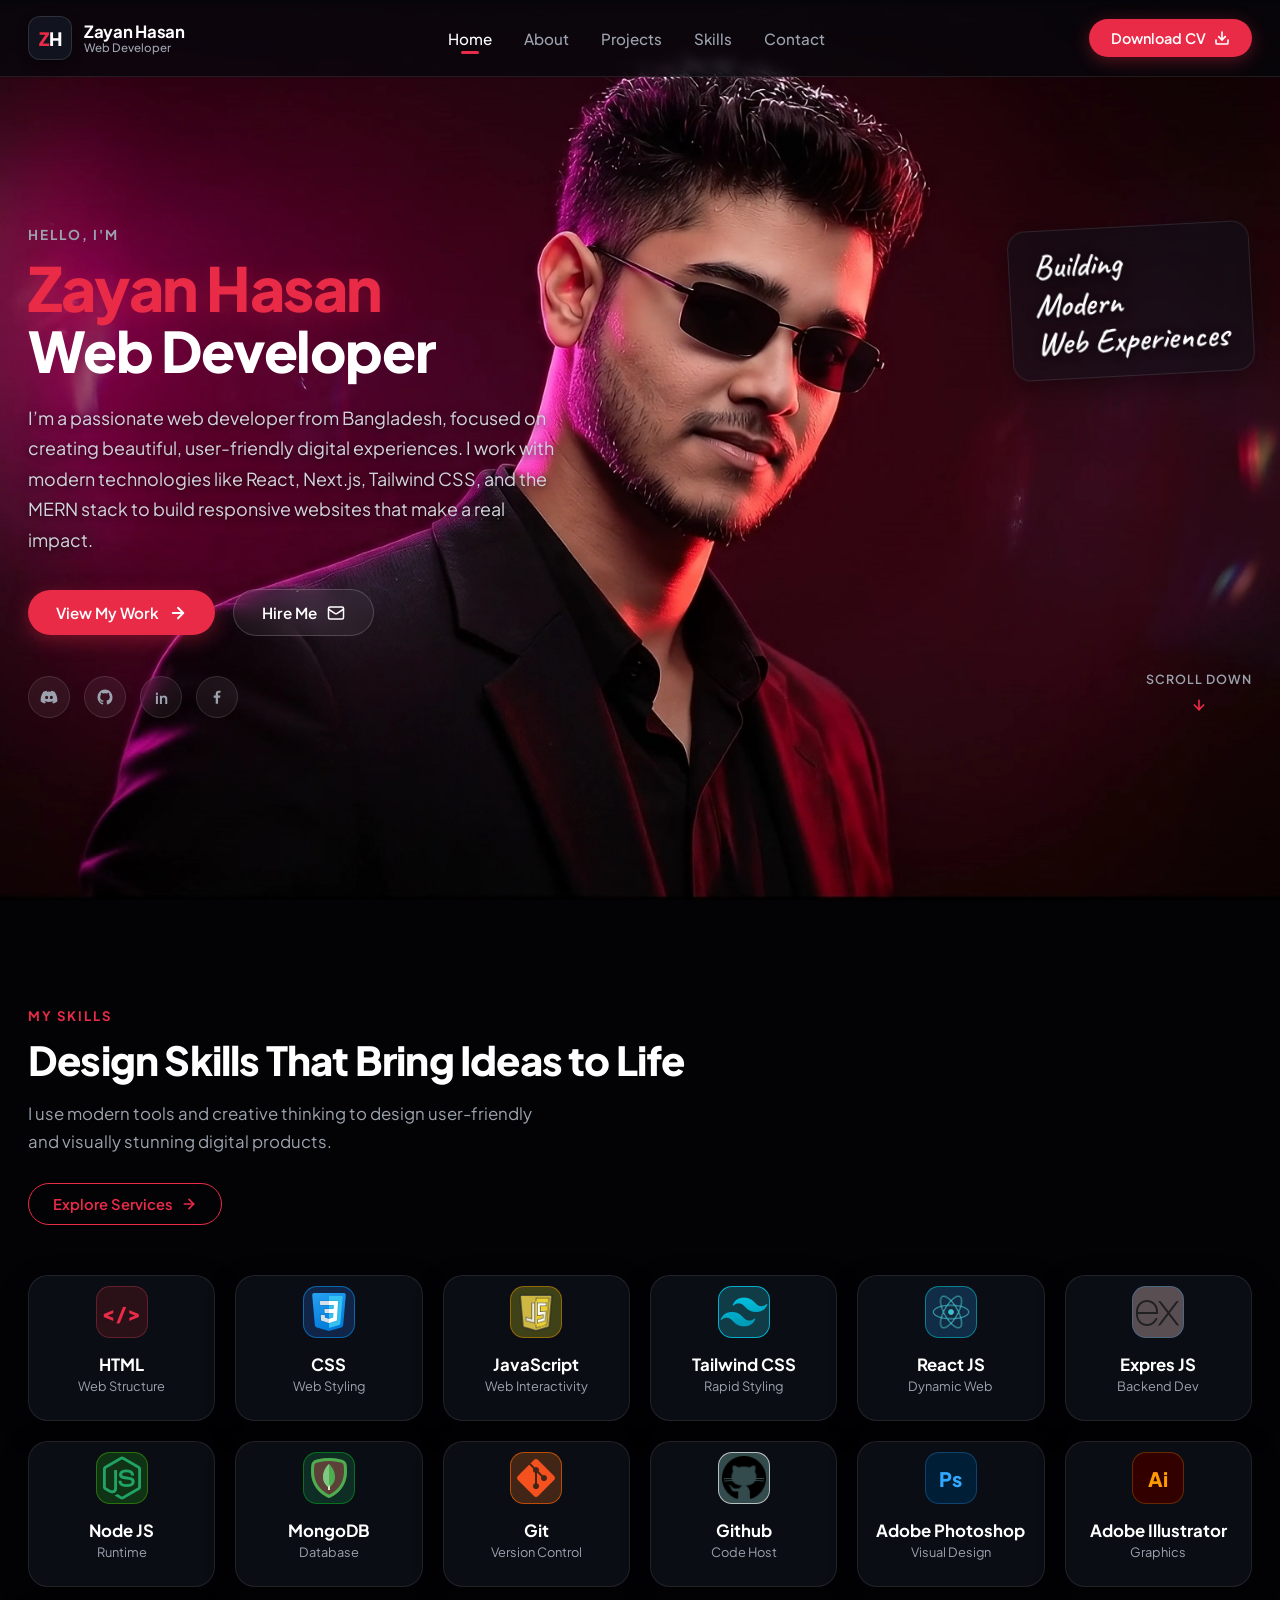
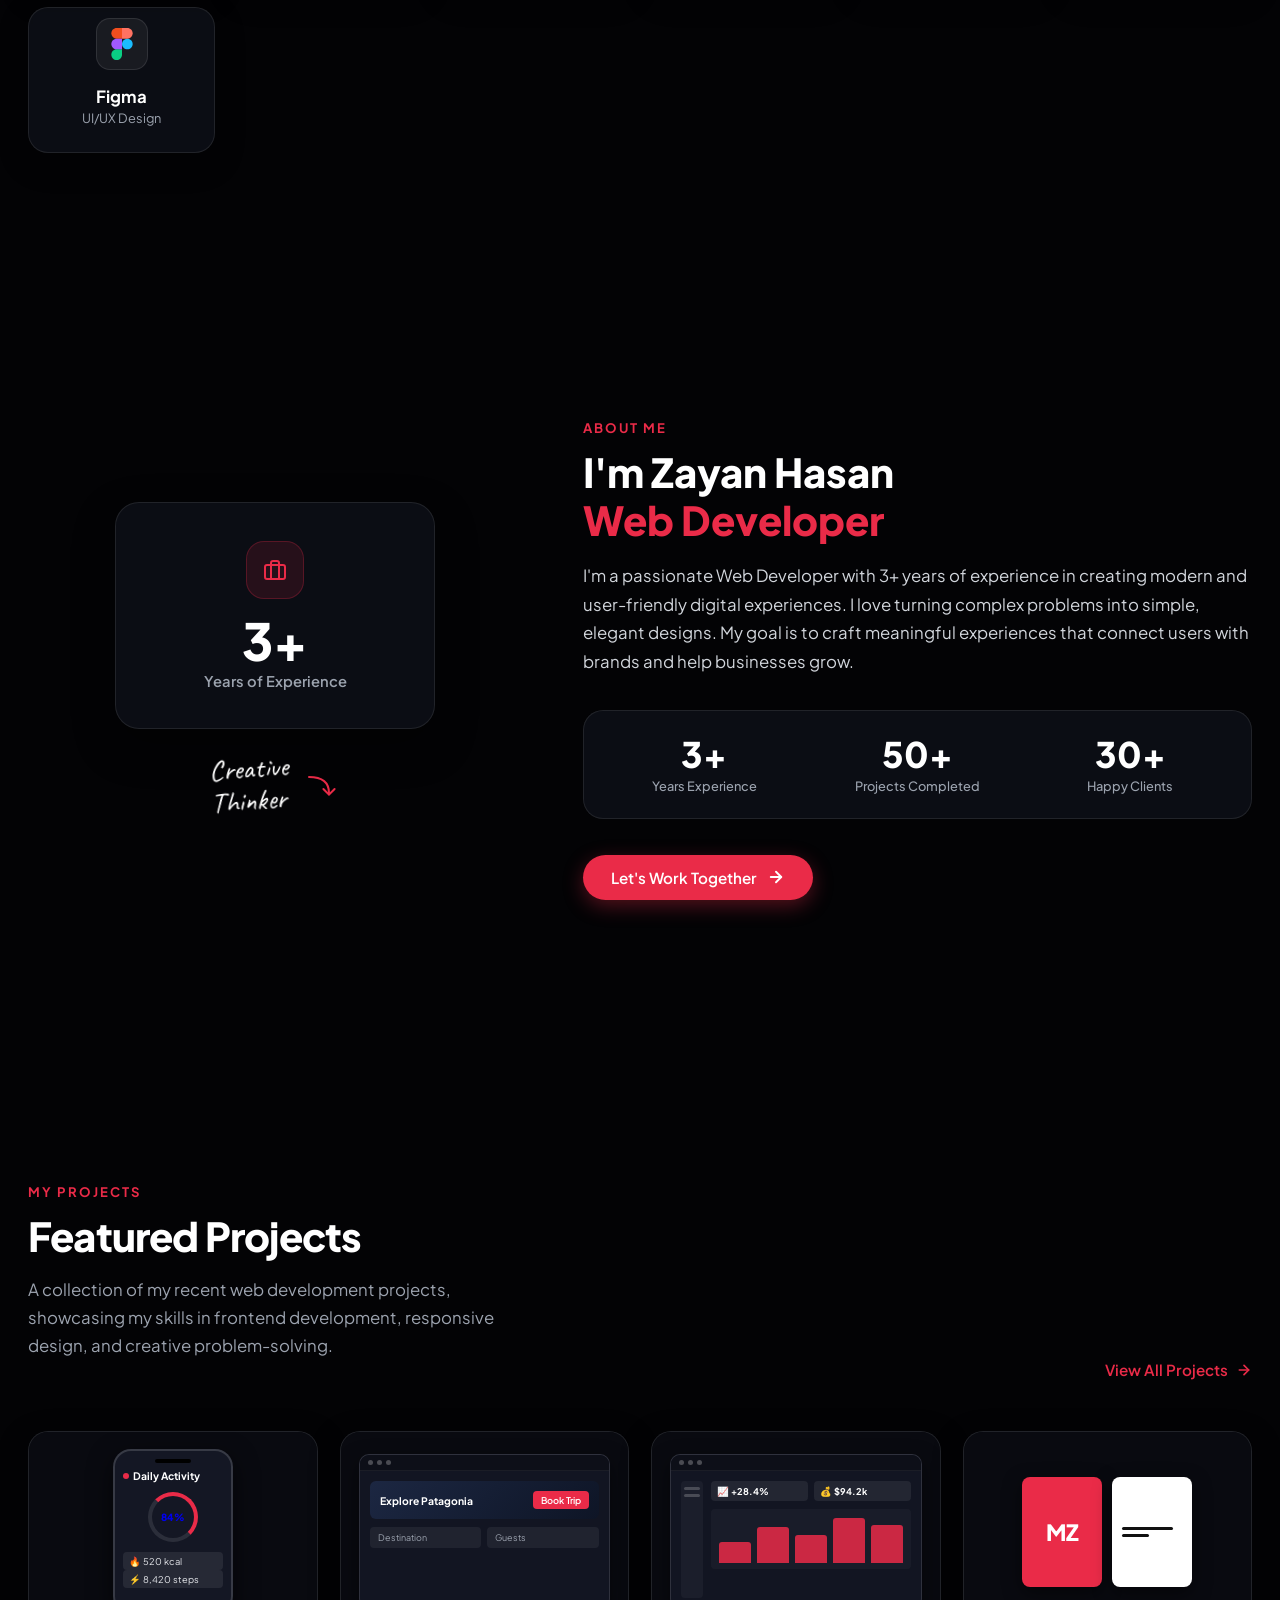
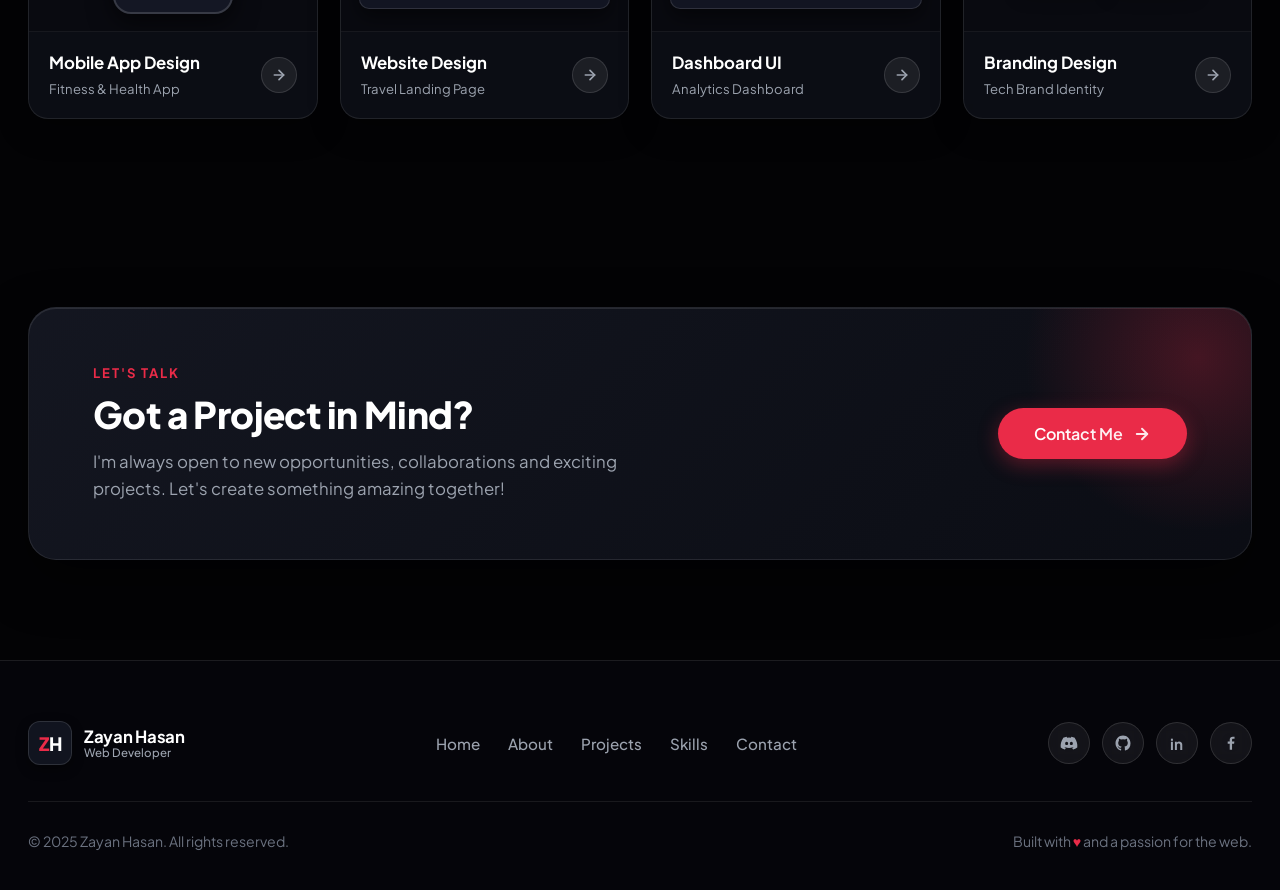
==== index.html @ b2e92dfe "first commit" ====
<!DOCTYPE html>
<html lang="en">
<head>
  <meta charset="UTF-8">
  <meta name="viewport" content="width=device-width, initial-scale=1.0">
  <link rel="icon" type="image/png" href="/images/logos/favicon.png">
  <title>Zayan Hasan — Web-Developer</title>
  <link rel="preconnect" href="https://fonts.googleapis.com">
  <link rel="preconnect" href="https://fonts.gstatic.com" crossorigin>
  <link href="https://fonts.googleapis.com/css2?family=Caveat:wght@600;700&family=Plus+Jakarta+Sans:wght@300;400;500;600;700;800&display=swap" rel="stylesheet">
  <link rel="stylesheet" href="style.css">
</head>
<body>

  <!-- Fullscreen Fixed 3D Scroll Animation Canvas -->
  <canvas id="hero-canvas"></canvas>

  <!-- Content Layer overlayed on top of scroll animation -->
  <div id="content">

    <!-- Navigation Header -->
    <header class="navbar">
      <div class="nav-container">
        <a href="#home" class="brand-logo">
          <div class="logo-badge">
            <span class="logo-z">Z</span><span class="logo-h">H</span>
          </div>
          <div class="brand-text">
            <span class="brand-name">Zayan Hasan</span>
            <span class="brand-sub">Web Developer</span>
          </div>
        </a>

        <nav class="nav-menu">
          <a href="#home" class="nav-link active">Home</a>
          <a href="#about" class="nav-link">About</a>
          <a href="#projects" class="nav-link">Projects</a>
          <a href="#skills" class="nav-link">Skills</a>
          <a href="#contact" class="nav-link">Contact</a>
        </nav>

        <div class="nav-actions">
          <!-- <a href="#contact" class="btn-download">
            <span>Download CV</span>
            <svg class="icon-download" width="16" height="16" viewBox="0 0 24 24" fill="none" stroke="currentColor" stroke-width="2.5" stroke-linecap="round" stroke-linejoin="round">
              <path d="M21 15v4a2 2 0 0 1-2 2H5a2 2 0 0 1-2-2v-4"></path>
              <polyline points="7 10 12 15 17 10"></polyline>
              <line x1="12" y1="15" x2="12" y2="3"></line>
            </svg>
          </a> -->

          <a
            href="/files/ZAYAN-HASAN-TAJ-CV.pdf"
            class="btn-download"
            download="My-CV.pdf"
            onclick="return confirm('Would you like to download my CV?')"
          >
            <span>Download CV</span>
            <svg
              class="icon-download"
              width="16"
              height="16"
              viewBox="0 0 24 24"
              fill="none"
              stroke="currentColor"
              stroke-width="2.5"
              stroke-linecap="round"
              stroke-linejoin="round"
              aria-hidden="true"
            >
              <path d="M21 15v4a2 2 0 0 1-2 2H5a2 2 0 0 1-2-2v-4"></path>
              <polyline points="7 10 12 15 17 10"></polyline>
              <line x1="12" y1="15" x2="12" y2="3"></line>
            </svg>
          </a>

        </div>
      </div>
    </header>

    <!-- Direct Contact -->
     <a
      id="mail-button"
      class="mail-button"
      href="https://mail.google.com/mail/?view=cm&to=zayanhasantaj619@gmail.com"
      aria-label="Email me"
      title="Email me"
      target="_blank"
      rel="noopener noreferrer">
      <svg
        width="24"
        height="24"
        viewBox="0 0 24 24"
        fill="none"
        stroke="currentColor"
        stroke-width="2"
        stroke-linecap="round"
        stroke-linejoin="round"
        aria-hidden="true"
      >
        <rect x="3" y="5" width="18" height="14" rx="2"></rect>
        <path d="m3 7 9 6 9-6"></path>
      </svg>
    </a>

    <!-- Hero Section -->
    <section id="home" class="section hero-section">
      <div class="container hero-grid">
        <div class="hero-content">
          <div class="hero-tagline">HELLO, I'M</div>
          <h1 class="hero-title">
            <span class="title-name">Zayan Hasan</span>
            <span class="title-role">Web Developer</span>
          </h1>
          <p class="hero-desc">
            I’m a passionate web developer from Bangladesh, focused on creating beautiful, user-friendly digital experiences. I work with modern technologies like React, Next.js, Tailwind CSS, and the MERN stack to build responsive websites that make a real impact.
          </p>

          <div class="hero-cta-group">
            <a href="#projects" class="btn btn-primary">
              <span>View My Work</span>
              <svg width="18" height="18" viewBox="0 0 24 24" fill="none" stroke="currentColor" stroke-width="2.5" stroke-linecap="round" stroke-linejoin="round">
                <line x1="5" y1="12" x2="19" y2="12"></line>
                <polyline points="12 5 19 12 12 19"></polyline>
              </svg>
            </a>
            <a href="#contact" class="btn btn-outline">
              <span>Hire Me</span>
              <svg width="18" height="18" viewBox="0 0 24 24" fill="none" stroke="currentColor" stroke-width="2" stroke-linecap="round" stroke-linejoin="round">
                <rect x="2" y="4" width="20" height="16" rx="2"></rect>
                <path d="m22 7-8.97 5.7a1.94 1.94 0 0 1-2.06 0L2 7"></path>
              </svg>
            </a>
          </div>

          <div class="hero-socials">
            <a href="https://discord.com/users/659322994321129483" target="_blank" class="social-icon" title="Discord" aria-label="Discord">
              <svg
                width="18"
                height="18"
                viewBox="0 0 24 24"
                fill="currentColor"
                aria-hidden="true"
              >
                <path d="M19.73 5.15A18.2 18.2 0 0 0 15.2 3.75a.07.07 0 0 0-.08.04c-.2.36-.42.83-.58 1.2a16.8 16.8 0 0 0-5.08 0c-.16-.38-.39-.84-.59-1.2a.08.08 0 0 0-.08-.04 18.2 18.2 0 0 0-4.53 1.4.07.07 0 0 0-.03.03C1.35 9.45.56 13.64.96 17.78c0 .02.02.05.04.06a18.3 18.3 0 0 0 5.55 2.8.08.08 0 0 0 .09-.03c.43-.59.81-1.2 1.14-1.86a.08.08 0 0 0-.04-.11 12 12 0 0 1-1.74-.83.08.08 0 0 1-.01-.13l.35-.27a.08.08 0 0 1 .08-.01c3.64 1.66 7.58 1.66 11.18 0a.08.08 0 0 1 .08.01l.35.27a.08.08 0 0 1-.01.13c-.55.32-1.13.6-1.74.83a.08.08 0 0 0-.04.11c.34.65.72 1.27 1.14 1.86a.08.08 0 0 0 .09.03 18.2 18.2 0 0 0 5.56-2.8.08.08 0 0 0 .04-.06c.47-4.78-.8-8.94-3.36-12.6a.06.06 0 0 0-.03-.03ZM8.85 14.8c-1.1 0-2-.99-2-2.2 0-1.22.88-2.2 2-2.2 1.13 0 2.02.99 2 2.2 0 1.21-.88 2.2-2 2.2Zm6.3 0c-1.1 0-2-.99-2-2.2 0-1.22.87-2.2 2-2.2 1.12 0 2.01.99 2 2.2 0 1.21-.88 2.2-2 2.2Z"/>
              </svg>
            </a>
            <a href="https://github.com/ZayanHasanTaj" target="_blank" class="social-icon" title="Github" aria-label="Github">
              <svg
                width="18"
                height="18"
                viewBox="0 0 24 24"
                fill="currentColor"
                aria-hidden="true"
              >
              <path
                fill-rule="evenodd"
                clip-rule="evenodd"
                d="M12 2C6.48 2 2 6.58 2 12.23c0 4.52 2.87 8.35 6.84 9.7.5.1.68-.22.68-.49v-1.9c-2.78.62-3.37-1.21-3.37-1.21-.45-1.18-1.11-1.5-1.11-1.5-.91-.64.07-.63.07-.63 1 .07 1.53 1.05 1.53 1.05.9 1.58 2.35 1.12 2.92.86.09-.67.35-1.12.64-1.38-2.22-.26-4.56-1.14-4.56-5.07 0-1.12.39-2.03 1.03-2.75-.1-.26-.45-1.3.1-2.71 0 0 .84-.28 2.75 1.05a9.3 9.3 0 0 1 5 0c1.9-1.33 2.74-1.05 2.74-1.05.55 1.41.2 2.45.1 2.71.64.72 1.03 1.63 1.03 2.75 0 3.94-2.35 4.8-4.58 5.06.36.32.68.94.68 1.9v2.82c0 .27.18.6.69.49A10.2 10.2 0 0 0 22 12.23C22 6.58 17.52 2 12 2Z"
              />
            </svg>
            </a>
            <a href="https://bd.linkedin.com/in/zayan-hasan-taj-53074728a" target="_blank" class="social-icon" title="LinkedIn" aria-label="LinkedIn">
              <span class="in-text">in</span>
            </a>
            <a href="https://www.facebook.com/share/1DrUwYazMZ/" target="_blank" class="social-icon" title="Facebook" aria-label="Facebook">
              <svg
                width="18"
                height="18"
                viewBox="0 0 24 24"
                fill="currentColor"
                aria-hidden="true"
              >
                <path d="M13.4 21v-8h2.7l.4-3.1h-3.1v-2c0-.9.3-1.5 1.6-1.5h1.7V3.6c-.3 0-1.3-.1-2.4-.1-2.4 0-4 1.5-4 4.1v2.3H7.6V13h2.7v8h3.1Z"/>
              </svg>
            </a>
          </div>
        </div>

        <div class="hero-visual-accent">
          <!-- Artistic slogan from reference, overlayed gracefully -->
          <div class="script-badge">
            <span class="script-text">Building<br>Modern<br>Web Experiences</span>
          </div>

          <div class="scroll-down-indicator">
            <span class="scroll-text">Scroll Down</span>
            <div class="scroll-arrow">
              <svg width="16" height="20" viewBox="0 0 24 24" fill="none" stroke="currentColor" stroke-width="2.5" stroke-linecap="round" stroke-linejoin="round">
                <line x1="12" y1="5" x2="12" y2="19"></line>
                <polyline points="19 12 12 19 5 12"></polyline>
              </svg>
            </div>
          </div>
        </div>
      </div>
    </section>

    <!-- My Skills Section -->
    <section id="skills" class="section skills-section">
      <div class="container">
        <div class="skills-wrapper">
          <div class="skills-intro">
            <div class="section-tag">MY SKILLS</div>
            <h2 class="section-title">Design Skills That Bring Ideas to Life</h2>
            <p class="section-desc">
              I use modern tools and creative thinking to design user-friendly and visually stunning digital products.
            </p>
            <a href="#about" class="btn btn-outline-pill">
              <span>Explore Services</span>
              <svg width="16" height="16" viewBox="0 0 24 24" fill="none" stroke="currentColor" stroke-width="2.5" stroke-linecap="round" stroke-linejoin="round">
                <line x1="5" y1="12" x2="19" y2="12"></line>
                <polyline points="12 5 19 12 12 19"></polyline>
              </svg>
            </a>
          </div>

          <div class="skills-cards-grid">
            <!-- Skill 1: HTML -->
            <div class="skill-card">
              <div class="skill-icon-box code-box">
                <span class="code-bracket">&lt;/&gt;</span>
              </div>
              <div class="skill-meta">
                <h3 class="skill-name">HTML</h3>
                <span class="skill-sub">Web Structure</span>
              </div>
            </div>

            <!-- Skill 2: Css  -->
            <div class="skill-card">
              <div class="skill-icon-box css-box">
                <img class="logos" src="/images/logos/icons8-css-logo-48.png" alt="CSS">
              </div>
              <div class="skill-meta">
                <h3 class="skill-name">CSS</h3>
                <span class="skill-sub">Web Styling</span>
              </div>
            </div>

            <!-- Skill 3: javaScript  -->
            <div class="skill-card">
              <div class="skill-icon-box js-box">
                <img class="logos" src="/images/logos/icons8-javascript-logo-100.png" alt="JS">
              </div>
              <div class="skill-meta">
                <h3 class="skill-name">JavaScript</h3>
                <span class="skill-sub">Web Interactivity</span>
              </div>
            </div>

            <!-- Skill 4: Tailwind CSS  -->
            <div class="skill-card">
              <div class="skill-icon-box tailwind-box">
                <img class="logos" src="/images/logos/icons8-tailwind-css-48.png" alt="Tailwind">
              </div>
              <div class="skill-meta">
                <h3 class="skill-name">Tailwind CSS</h3>
                <span class="skill-sub">Rapid Styling</span>
              </div>
            </div>

            <!-- Skill 5: React js  -->
            <div class="skill-card">
              <div class="skill-icon-box react-box">
                <img class="logos" src="/images/logos/icons8-react-100.png" alt="React">
              </div>
              <div class="skill-meta">
                <h3 class="skill-name">React JS</h3>
                <span class="skill-sub">Dynamic Web</span>
              </div>
            </div>

            <!-- Skill 6: Express js  -->
            <div class="skill-card">
              <div class="skill-icon-box express-box">
                <img class="logos" src="/images/logos/icons8-express-js-48.png" alt="Express js">
              </div>
              <div class="skill-meta">
                <h3 class="skill-name">Expres JS</h3>
                <span class="skill-sub">Backend Dev</span>
              </div>
            </div>

            <!-- Skill 7: Node js  -->
            <div class="skill-card">
              <div class="skill-icon-box node-box">
                <img class="logos" src="/images/logos/icons8-node-js-48.png" alt="Node js">
              </div>
              <div class="skill-meta">
                <h3 class="skill-name">Node JS</h3>
                <span class="skill-sub">Runtime</span>
              </div>
            </div>

            <!-- Skill 8: MongoDB  -->
            <div class="skill-card">
              <div class="skill-icon-box mongodb-box">
                <img class="logos" src="/images/logos/icons8-mongodb-48.png" alt="MongoDB">
              </div>
              <div class="skill-meta">
                <h3 class="skill-name">MongoDB</h3>
                <span class="skill-sub">Database</span>
              </div>
            </div>

            <!-- Skill 9: Git  -->
            <div class="skill-card">
              <div class="skill-icon-box git-box">
                <img class="logos" src="/images/logos/icons8-git-48.png" alt="Git">
              </div>
              <div class="skill-meta">
                <h3 class="skill-name">Git</h3>
                <span class="skill-sub">Version Control</span>
              </div>
            </div>

            <!-- Skill 10: Github  -->
            <div class="skill-card">
              <div class="skill-icon-box github-box">
                <img class="logos" src="/images/logos/icons8-github-50.png" alt="Github">
              </div>
              <div class="skill-meta">
                <h3 class="skill-name">Github</h3>
                <span class="skill-sub">Code Host</span>
              </div>
            </div>

            <!-- Skill 11: Photoshop -->
            <div class="skill-card">
              <div class="skill-icon-box ps-box">
                <span class="ps-logo">Ps</span>
              </div>
              <div class="skill-meta">
                <h3 class="skill-name">Adobe Photoshop</h3>
                <span class="skill-sub">Visual Design</span>
              </div>
            </div>

            <!-- Skill 12: Illustrator -->
            <div class="skill-card">
              <div class="skill-icon-box ai-box">
                <span class="ai-logo">Ai</span>
              </div>
              <div class="skill-meta">
                <h3 class="skill-name">Adobe Illustrator</h3>
                <span class="skill-sub">Graphics</span>
              </div>
            </div>

            

            <!-- Skill 13: Figma -->
            <div class="skill-card">
              <div class="skill-icon-box figma-box">
                <svg width="32" height="32" viewBox="0 0 38 57" fill="none">
                  <path d="M19 28.5C19 23.2533 23.2533 19 28.5 19C33.7467 19 38 23.2533 38 28.5C38 33.7467 33.7467 38 28.5 38C23.2533 38 19 33.7467 19 28.5Z" fill="#1ABCFE"/>
                  <path d="M0 47.5C0 42.2533 4.25329 38 9.5 38H19V47.5C19 52.7467 14.7467 57 9.5 57C4.25329 57 0 52.7467 0 47.5Z" fill="#0ACF83"/>
                  <path d="M19 0V19H28.5C33.7467 19 38 14.7467 38 9.5C38 4.25329 33.7467 0 28.5 0H19Z" fill="#FF7262"/>
                  <path d="M0 9.5C0 14.7467 4.25329 19 9.5 19H19V0H9.5C4.25329 0 0 4.25329 0 9.5Z" fill="#F24E1E"/>
                  <path d="M0 28.5C0 33.7467 4.25329 38 9.5 38H19V19H9.5C4.25329 19 0 23.2533 0 28.5Z" fill="#A259FF"/>
                </svg>
              </div>
              <div class="skill-meta">
                <h3 class="skill-name">Figma</h3>
                <span class="skill-sub">UI/UX Design</span>
              </div>
            </div>

          </div>
          
        </div>
      </div>
    </section>

    <!-- About Me Section -->
    <section id="about" class="section about-section">
      <div class="container about-grid">
        <div class="about-card-left">
          <div class="about-badge-card">
            <div class="badge-icon-wrap">
              <svg width="24" height="24" viewBox="0 0 24 24" fill="none" stroke="currentColor" stroke-width="2" stroke-linecap="round" stroke-linejoin="round">
                <rect x="2" y="7" width="20" height="14" rx="2" ry="2"></rect>
                <path d="M16 21V5a2 2 0 0 0-2-2h-4a2 2 0 0 0-2 2v16"></path>
              </svg>
            </div>
            <div class="badge-number">3+</div>
            <div class="badge-label">Years of Experience</div>
          </div>

          <div class="creative-thinker-callout">
            <span class="creative-thinker-text">Creative<br>Thinker</span>
            <svg class="hand-arrow" width="40" height="40" viewBox="0 0 50 50" fill="none" stroke="currentColor" stroke-width="2.5" stroke-linecap="round">
              <path d="M10 15 Q 35 15 35 35"></path>
              <polyline points="28 30 35 37 42 30"></polyline>
            </svg>
          </div>
        </div>

        <div class="about-info">
          <div class="section-tag">ABOUT ME</div>
          <h2 class="about-title">
            <span>I'm Zayan Hasan</span>
            <span class="about-title-role">Web Developer</span>
          </h2>
          <p class="about-text">
            I'm a passionate Web Developer with 3+ years of experience in creating modern and user-friendly digital experiences. I love turning complex problems into simple, elegant designs. My goal is to craft meaningful experiences that connect users with brands and help businesses grow.
          </p>

          <div class="stats-counter-grid">
            <div class="stat-item">
              <div class="stat-number">3+</div>
              <div class="stat-label">Years Experience</div>
            </div>
            <div class="stat-item">
              <div class="stat-number">50+</div>
              <div class="stat-label">Projects Completed</div>
            </div>
            <div class="stat-item">
              <div class="stat-number">30+</div>
              <div class="stat-label">Happy Clients</div>
            </div>
          </div>

          <div class="about-cta">
            <a href="#contact" class="btn btn-primary">
              <span>Let's Work Together</span>
              <svg width="18" height="18" viewBox="0 0 24 24" fill="none" stroke="currentColor" stroke-width="2.5" stroke-linecap="round" stroke-linejoin="round">
                <line x1="5" y1="12" x2="19" y2="12"></line>
                <polyline points="12 5 19 12 12 19"></polyline>
              </svg>
            </a>
          </div>
        </div>
      </div>
    </section>

    <!-- My Portfolio Section -->
    <section id="projects" class="section portfolio-section">
      <div class="container">
        <div class="portfolio-header">
          <div class="portfolio-title-group">
            <div class="section-tag">MY PROJECTS</div>
            <h2 class="section-title">Featured Projects</h2>
            <p class="section-desc">
              A collection of my recent web development projects, showcasing my skills in frontend development, responsive design, and creative problem-solving.
            </p>
          </div>
          <a href="projects.html" class="link-view-all">
            <span>View All Projects</span>
            <svg width="16" height="16" viewBox="0 0 24 24" fill="none" stroke="currentColor" stroke-width="2.5" stroke-linecap="round" stroke-linejoin="round">
              <line x1="5" y1="12" x2="19" y2="12"></line>
              <polyline points="12 5 19 12 12 19"></polyline>
            </svg>
          </a>
        </div>

        <div class="projects-grid">
          <!-- Project 1: Mobile App Design -->
          <a class="projects-link" href="#">
            <div class="project-card">
            <div class="project-mockup mobile-app-mockup">
              <div class="mockup-screen-container">
                <div class="mini-phone">
                  <div class="phone-notch"></div>
                  <div class="phone-content fitness-app">
                    <div class="app-header-bar">
                      <span class="app-dot"></span>
                      <span class="app-title-text">Daily Activity</span>
                    </div>
                    <div class="app-circle-graph">
                      <div class="ring-active"></div>
                      <span class="graph-val">84%</span>
                    </div>
                    <div class="app-mini-cards">
                      <div class="mini-metric">🔥 520 kcal</div>
                      <div class="mini-metric">⚡ 8,420 steps</div>
                    </div>
                  </div>
                </div>
              </div>
            </div>
            <div class="project-info">
              <div class="project-text">
                <h3 class="project-name">Mobile App Design</h3>
                <span class="project-category">Fitness &amp; Health App</span>
              </div>
              <button class="project-arrow-btn" aria-label="View project details">
                <svg width="16" height="16" viewBox="0 0 24 24" fill="none" stroke="currentColor" stroke-width="2.5" stroke-linecap="round" stroke-linejoin="round">
                  <line x1="5" y1="12" x2="19" y2="12"></line>
                  <polyline points="12 5 19 12 12 19"></polyline>
                </svg>
              </button>
            </div>
          </div>
          </a>

          <!-- Project 2: Website Design -->
          <a class="projects-link" href="#">
            <div class="project-card">
            <div class="project-mockup website-mockup">
              <div class="mockup-screen-container">
                <div class="mini-browser">
                  <div class="browser-bar">
                    <span class="b-dot"></span><span class="b-dot"></span><span class="b-dot"></span>
                  </div>
                  <div class="browser-body travel-landing">
                    <div class="travel-hero">
                      <div class="travel-title">Explore Patagonia</div>
                      <div class="travel-btn">Book Trip</div>
                    </div>
                    <div class="travel-search-strip">
                      <div class="strip-pill">Destination</div>
                      <div class="strip-pill">Guests</div>
                    </div>
                  </div>
                </div>
              </div>
            </div>
            <div class="project-info">
              <div class="project-text">
                <h3 class="project-name">Website Design</h3>
                <span class="project-category">Travel Landing Page</span>
              </div>
              <button class="project-arrow-btn" aria-label="View project details">
                <svg width="16" height="16" viewBox="0 0 24 24" fill="none" stroke="currentColor" stroke-width="2.5" stroke-linecap="round" stroke-linejoin="round">
                  <line x1="5" y1="12" x2="19" y2="12"></line>
                  <polyline points="12 5 19 12 12 19"></polyline>
                </svg>
              </button>
            </div>
          </div>
          </a>

          <!-- Project 3: Dashboard UI -->
          <a class="projects-link" href="#">
            <div class="project-card">
            <div class="project-mockup dashboard-mockup">
              <div class="mockup-screen-container">
                <div class="mini-browser">
                  <div class="browser-bar">
                    <span class="b-dot"></span><span class="b-dot"></span><span class="b-dot"></span>
                  </div>
                  <div class="browser-body analytics-dash">
                    <div class="dash-sidebar">
                      <div class="dash-bar-line"></div>
                      <div class="dash-bar-line"></div>
                    </div>
                    <div class="dash-content">
                      <div class="dash-stats-row">
                        <div class="stat-pill">📈 +28.4%</div>
                        <div class="stat-pill">💰 $94.2k</div>
                      </div>
                      <div class="dash-bars-chart">
                        <div class="bar" style="height: 45%;"></div>
                        <div class="bar" style="height: 75%;"></div>
                        <div class="bar" style="height: 60%;"></div>
                        <div class="bar" style="height: 95%;"></div>
                        <div class="bar" style="height: 80%;"></div>
                      </div>
                    </div>
                  </div>
                </div>
              </div>
            </div>
            <div class="project-info">
              <div class="project-text">
                <h3 class="project-name">Dashboard UI</h3>
                <span class="project-category">Analytics Dashboard</span>
              </div>
              <button class="project-arrow-btn" aria-label="View project details">
                <svg width="16" height="16" viewBox="0 0 24 24" fill="none" stroke="currentColor" stroke-width="2.5" stroke-linecap="round" stroke-linejoin="round">
                  <line x1="5" y1="12" x2="19" y2="12"></line>
                  <polyline points="12 5 19 12 12 19"></polyline>
                </svg>
              </button>
            </div>
          </div>
          </a>

          <!-- Project 4: Branding Design -->
          <a class="projects-link" href="#">
            <div class="project-card">
            <div class="project-mockup branding-mockup">
              <div class="mockup-screen-container branding-display">
                <div class="brand-card red-card">
                  <div class="brand-emblem">MZ</div>
                </div>
                <div class="brand-card white-card">
                  <div class="mini-business-lines">
                    <div class="b-line w-long"></div>
                    <div class="b-line w-short"></div>
                  </div>
                </div>
              </div>
            </div>
            <div class="project-info">
              <div class="project-text">
                <h3 class="project-name">Branding Design</h3>
                <span class="project-category">Tech Brand Identity</span>
              </div>
              <button class="project-arrow-btn" aria-label="View project details">
                <svg width="16" height="16" viewBox="0 0 24 24" fill="none" stroke="currentColor" stroke-width="2.5" stroke-linecap="round" stroke-linejoin="round">
                  <line x1="5" y1="12" x2="19" y2="12"></line>
                  <polyline points="12 5 19 12 12 19"></polyline>
                </svg>
              </button>
            </div>
          </div>
          </a>
        </div>
      </div>
    </section>

    <!-- Let's Talk CTA Banner Section -->
    <section id="contact" class="section cta-section">
      <div class="container">
        <div class="cta-banner">
          <div class="cta-content">
            <div class="cta-tag">LET'S TALK</div>
            <h2 class="cta-title">Got a Project in Mind?</h2>
            <p class="cta-desc">
              I'm always open to new opportunities, collaborations and exciting projects. Let's create something amazing together!
            </p>
          </div>
          <div class="cta-action">
            <a
              href="https://mail.google.com/mail/?view=cm&to=zayanhasantaj619@gmail.com"
              class="btn btn-primary cta-btn"
              target="_blank"
              rel="noopener noreferrer">
              <span>Contact Me</span>
              <svg width="18" height="18" viewBox="0 0 24 24" fill="none"
                stroke="currentColor" stroke-width="2.5"
                stroke-linecap="round" stroke-linejoin="round"
                aria-hidden="true">
                <line x1="5" y1="12" x2="19" y2="12"></line>
                <polyline points="12 5 19 12 12 19"></polyline>
              </svg>
            </a>
          </div>
        </div>
      </div>
    </section>

    <!-- Footer -->
    <footer class="footer">
      <div class="container footer-content">
        <div class="footer-top">
          <a href="#home" class="brand-logo">
            <div class="logo-badge">
              <span class="logo-z">Z</span><span class="logo-h">H</span>
            </div>
            <div class="brand-text">
              <span class="brand-name">Zayan Hasan</span>
              <span class="brand-sub">Web Developer</span>
            </div>
          </a>

          <nav class="footer-nav">
            <a href="#home" class="footer-link">Home</a>
            <a href="#about" class="footer-link">About</a>
            <a href="projects.html" class="footer-link">Projects</a>
            <a href="#skills" class="footer-link">Skills</a>
            <a href="#contact" class="footer-link">Contact</a>
          </nav>

          <div class="footer-socials">
            <a href="https://discord.com/users/659322994321129483" target="_blank" class="social-icon" title="Discord" aria-label="Discord">
              <svg
                width="18"
                height="18"
                viewBox="0 0 24 24"
                fill="currentColor"
                aria-hidden="true"
              >
                <path d="M19.73 5.15A18.2 18.2 0 0 0 15.2 3.75a.07.07 0 0 0-.08.04c-.2.36-.42.83-.58 1.2a16.8 16.8 0 0 0-5.08 0c-.16-.38-.39-.84-.59-1.2a.08.08 0 0 0-.08-.04 18.2 18.2 0 0 0-4.53 1.4.07.07 0 0 0-.03.03C1.35 9.45.56 13.64.96 17.78c0 .02.02.05.04.06a18.3 18.3 0 0 0 5.55 2.8.08.08 0 0 0 .09-.03c.43-.59.81-1.2 1.14-1.86a.08.08 0 0 0-.04-.11 12 12 0 0 1-1.74-.83.08.08 0 0 1-.01-.13l.35-.27a.08.08 0 0 1 .08-.01c3.64 1.66 7.58 1.66 11.18 0a.08.08 0 0 1 .08.01l.35.27a.08.08 0 0 1-.01.13c-.55.32-1.13.6-1.74.83a.08.08 0 0 0-.04.11c.34.65.72 1.27 1.14 1.86a.08.08 0 0 0 .09.03 18.2 18.2 0 0 0 5.56-2.8.08.08 0 0 0 .04-.06c.47-4.78-.8-8.94-3.36-12.6a.06.06 0 0 0-.03-.03ZM8.85 14.8c-1.1 0-2-.99-2-2.2 0-1.22.88-2.2 2-2.2 1.13 0 2.02.99 2 2.2 0 1.21-.88 2.2-2 2.2Zm6.3 0c-1.1 0-2-.99-2-2.2 0-1.22.87-2.2 2-2.2 1.12 0 2.01.99 2 2.2 0 1.21-.88 2.2-2 2.2Z"/>
              </svg>
            </a>
            <a href="https://github.com/ZayanHasanTaj" target="_blank" class="social-icon" title="Github" aria-label="Github">
              <svg
                width="18"
                height="18"
                viewBox="0 0 24 24"
                fill="currentColor"
                aria-hidden="true"
              >
              <path
                fill-rule="evenodd"
                clip-rule="evenodd"
                d="M12 2C6.48 2 2 6.58 2 12.23c0 4.52 2.87 8.35 6.84 9.7.5.1.68-.22.68-.49v-1.9c-2.78.62-3.37-1.21-3.37-1.21-.45-1.18-1.11-1.5-1.11-1.5-.91-.64.07-.63.07-.63 1 .07 1.53 1.05 1.53 1.05.9 1.58 2.35 1.12 2.92.86.09-.67.35-1.12.64-1.38-2.22-.26-4.56-1.14-4.56-5.07 0-1.12.39-2.03 1.03-2.75-.1-.26-.45-1.3.1-2.71 0 0 .84-.28 2.75 1.05a9.3 9.3 0 0 1 5 0c1.9-1.33 2.74-1.05 2.74-1.05.55 1.41.2 2.45.1 2.71.64.72 1.03 1.63 1.03 2.75 0 3.94-2.35 4.8-4.58 5.06.36.32.68.94.68 1.9v2.82c0 .27.18.6.69.49A10.2 10.2 0 0 0 22 12.23C22 6.58 17.52 2 12 2Z"
              />
            </svg>
            </a>
            <a href="https://bd.linkedin.com/in/zayan-hasan-taj-53074728a" target="_blank" class="social-icon" title="LinkedIn" aria-label="LinkedIn">
              <span class="in-text">in</span>
            </a>
            <a href="https://www.facebook.com/share/1DrUwYazMZ/" target="_blank" class="social-icon" title="Facebook" aria-label="Facebook">
              <svg
                width="18"
                height="18"
                viewBox="0 0 24 24"
                fill="currentColor"
                aria-hidden="true"
              >
                <path d="M13.4 21v-8h2.7l.4-3.1h-3.1v-2c0-.9.3-1.5 1.6-1.5h1.7V3.6c-.3 0-1.3-.1-2.4-.1-2.4 0-4 1.5-4 4.1v2.3H7.6V13h2.7v8h3.1Z"/>
              </svg>
            </a>
          </div>
        </div>

        <div class="footer-divider"></div>

        <div class="footer-bottom">
          <p class="copyright">&copy; 2025 Zayan Hasan. All rights reserved.</p>
          <p class="credit">Built with <span class="heart">&hearts;</span> and a passion for the web.</p>
        </div>
      </div>
    </footer>

  </div>

  <script src="app.js"></script>
</body>
</html>
---- style.css ----
/* ==========================================================================
   Base & Reset
   ========================================================================== */
*, *::before, *::after {
  margin: 0;
  padding: 0;
  box-sizing: border-box;
}

:root {
  --primary-red: #ea2b48;
  --primary-red-hover: #d71b38;
  --primary-red-glow: rgba(234, 43, 72, 0.35);
  --text-primary: #ffffff;
  --text-secondary: #9ca3af;
  --text-muted: #6b7280;
  --glass-bg: rgba(16, 18, 27, 0.72);
  --glass-bg-hover: rgba(24, 27, 40, 0.85);
  --glass-border: rgba(255, 255, 255, 0.09);
  --glass-border-focus: rgba(234, 43, 72, 0.45);
  --card-radius: 20px;
  --font-main: 'Plus Jakarta Sans', -apple-system, BlinkMacSystemFont, "Segoe UI", Roboto, sans-serif;
  --font-script: 'Caveat', cursive, sans-serif;
}

html {
  scroll-behavior: smooth;
  font-size: 16px;
}

body {
  width: 100%;
  min-height: 100%;
  background-color: #030305;
  color: var(--text-primary);
  font-family: var(--font-main);
  overflow-x: hidden;
  -webkit-font-smoothing: antialiased;
}

/* Custom Scrollbar */
::-webkit-scrollbar {
  width: 8px;
}
::-webkit-scrollbar-track {
  background: #030305;
}
::-webkit-scrollbar-thumb {
  background: #252836;
  border-radius: 4px;
}
::-webkit-scrollbar-thumb:hover {
  background: var(--primary-red);
}

/* ==========================================================================
   Full-Screen 3D Background Canvas
   ========================================================================== */
#hero-canvas {
  position: fixed;
  top: 0;
  left: 0;
  width: 100vw;
  height: 100vh;
  display: block;
  z-index: 1;
  pointer-events: none;
}

/* Foreground Content Wrapper */
#content {
  position: relative;
  z-index: 10;
  width: 100%;
  pointer-events: auto;
}

.container {
  width: 100%;
  max-width: 1240px;
  margin: 0 auto;
  padding: 0 28px;
}

/* ==========================================================================
   Navigation Bar
   ========================================================================== */
.navbar {
  position: sticky;
  top: 0;
  left: 0;
  width: 100%;
  z-index: 100;
  background: rgba(6, 7, 12, 0.75);
  /* backdrop-filter: blur(20px); */
  backdrop-filter: blur(5px);
  -webkit-backdrop-filter: blur(20px);
  border-bottom: 1px solid var(--glass-border);
  transition: all 0.3s ease;
}

.nav-container {
  max-width: 1240px;
  margin: 0 auto;
  padding: 16px 28px;
  display: flex;
  align-items: center;
  justify-content: space-between;
}

.brand-logo {
  display: flex;
  align-items: center;
  gap: 12px;
  text-decoration: none;
  color: var(--text-primary);
}

.logo-badge {
  width: 44px;
  height: 44px;
  border-radius: 12px;
  background: #11141f;
  border: 1px solid rgba(255, 255, 255, 0.12);
  display: flex;
  align-items: center;
  justify-content: center;
  font-weight: 800;
  font-size: 1.15rem;
  letter-spacing: -0.5px;
  box-shadow: 0 4px 12px rgba(0, 0, 0, 0.4);
}

.logo-z {
  color: var(--primary-red);
}

.logo-h {
  color: #ffffff;
}

.brand-text {
  display: flex;
  flex-direction: column;
}

.brand-name {
  font-size: 1.05rem;
  font-weight: 700;
  letter-spacing: -0.3px;
  color: #ffffff;
}

.brand-sub {
  font-size: 0.72rem;
  color: var(--text-secondary);
  font-weight: 500;
  margin-top: -2px;
}

.nav-menu {
  display: flex;
  align-items: center;
  gap: 32px;
}

.nav-link {
  text-decoration: none;
  color: var(--text-secondary);
  font-size: 0.95rem;
  font-weight: 500;
  position: relative;
  transition: color 0.2s ease;
  padding: 6px 0;
}

.nav-link:hover,
.nav-link.active {
  color: #ffffff;
}

.nav-link.active::after {
  content: '';
  position: absolute;
  bottom: 0;
  left: 50%;
  transform: translateX(-50%);
  width: 18px;
  height: 2.5px;
  background: var(--primary-red);
  border-radius: 2px;
}

.btn-download {
  display: inline-flex;
  align-items: center;
  gap: 8px;
  background: var(--primary-red);
  color: #ffffff;
  padding: 10px 22px;
  border-radius: 9999px;
  text-decoration: none;
  font-size: 0.9rem;
  font-weight: 600;
  transition: all 0.25s ease;
  box-shadow: 0 4px 18px var(--primary-red-glow);
}

.btn-download:hover {
  background: var(--primary-red-hover);
  transform: translateY(-2px);
  box-shadow: 0 6px 22px rgba(234, 43, 72, 0.5);
}

/* ==========================================================================
   Section Global
   ========================================================================== */
.section {
  padding: 110px 0;
  min-height: 88vh;
  display: flex;
  align-items: center;
  position: relative;
}

.section-tag {
  color: var(--primary-red);
  font-size: 0.82rem;
  font-weight: 700;
  letter-spacing: 2px;
  text-transform: uppercase;
  margin-bottom: 12px;
}

.section-title {
  font-size: 2.5rem;
  font-weight: 800;
  line-height: 1.2;
  letter-spacing: -0.8px;
  color: #ffffff;
  margin-bottom: 16px;
}

.section-desc {
  font-size: 1.05rem;
  color: var(--text-secondary);
  line-height: 1.65;
  margin-bottom: 28px;
  max-width: 520px;
}

/* Buttons */
.btn {
  display: inline-flex;
  align-items: center;
  justify-content: center;
  gap: 10px;
  padding: 13px 28px;
  border-radius: 9999px;
  font-size: 0.95rem;
  font-weight: 600;
  text-decoration: none;
  transition: all 0.25s ease;
  cursor: pointer;
}

.btn-primary {
  background: var(--primary-red);
  color: #ffffff;
  border: none;
  box-shadow: 0 6px 20px var(--primary-red-glow);
}

.btn-primary:hover {
  background: var(--primary-red-hover);
  transform: translateY(-2px);
  box-shadow: 0 8px 26px rgba(234, 43, 72, 0.5);
}

.btn-outline {
  background: rgba(255, 255, 255, 0.05);
  color: #ffffff;
  border: 1px solid rgba(255, 255, 255, 0.18);
  backdrop-filter: blur(8px);
}

.btn-outline:hover {
  background: rgba(255, 255, 255, 0.12);
  border-color: rgba(255, 255, 255, 0.35);
  transform: translateY(-2px);
}

.btn-outline-pill {
  display: inline-flex;
  align-items: center;
  gap: 8px;
  padding: 11px 24px;
  border-radius: 9999px;
  border: 1.5px solid var(--primary-red);
  color: var(--primary-red);
  background: transparent;
  text-decoration: none;
  font-weight: 600;
  font-size: 0.92rem;
  transition: all 0.25s ease;
}

.btn-outline-pill:hover {
  background: var(--primary-red);
  color: #ffffff;
  box-shadow: 0 4px 18px var(--primary-red-glow);
  transform: translateY(-2px);
}

/* ==========================================================================
   Direct Contact
   ========================================================================== */
.mail-button {
  position: fixed;
  right: 24px;
  bottom: 24px;
  z-index: 1000;
  width: 44px;
  height: 44px;
  border-radius: 12px;
  background: var(--primary-red);
  border: 1px solid rgba(255, 255, 255, 0.12);
  display: flex;
  align-items: center;
  justify-content: center;
  color: white;
  opacity: 0;
  visibility: hidden;
  transform: translateY(12px);
  /* transition: opacity 0.25s, transform 0.25s, visibility 0.25s; */
  transition: all 0.25s ease-in-out;
  box-shadow: 0 4px 18px var(--primary-red-glow);
}

.mail-button:hover {
  background: var(--primary-red-hover);
  transform: translateY(-2px);
  box-shadow: 0 6px 22px rgba(234, 43, 72, 0.5);
}

.mail-button.is-visible {
  opacity: 1;
  visibility: visible;
  transform: translateY(0);
}

/* ==========================================================================
   Hero Section
   ========================================================================== */
.hero-section {
  min-height: calc(100vh - 80px);
  padding: 60px 0 90px;
}

.hero-grid {
  display: grid;
  grid-template-columns: 1.25fr 0.75fr;
  align-items: center;
  gap: 40px;
}

.hero-content {
  max-width: 620px;
}

.hero-tagline {
  color: var(--text-secondary);
  font-size: 0.85rem;
  font-weight: 700;
  letter-spacing: 2px;
  text-transform: uppercase;
  margin-bottom: 12px;
}

.hero-title {
  display: flex;
  flex-direction: column;
  margin-bottom: 22px;
  line-height: 1.08;
}

.title-name {
  font-size: 3.8rem;
  font-weight: 800;
  letter-spacing: -1.5px;
  color: var(--primary-red);
  text-shadow: 0 4px 24px rgba(234, 43, 72, 0.3);
}

.title-role {
  font-size: 3.5rem;
  font-weight: 800;
  letter-spacing: -1.2px;
  color: #ffffff;
}

.hero-desc {
  font-size: 1.12rem;
  line-height: 1.7;
  color: #d1d5db;
  margin-bottom: 34px;
  max-width: 530px;
  text-shadow: 0 2px 8px rgba(0, 0, 0, 0.8);
}

.hero-cta-group {
  display: flex;
  align-items: center;
  gap: 18px;
  margin-bottom: 40px;
}

.hero-socials {
  display: flex;
  align-items: center;
  gap: 14px;
}

.social-icon {
  width: 42px;
  height: 42px;
  border-radius: 50%;
  background: rgba(255, 255, 255, 0.06);
  border: 1px solid rgba(255, 255, 255, 0.12);
  backdrop-filter: blur(8px);
  display: flex;
  align-items: center;
  justify-content: center;
  color: var(--text-secondary);
  text-decoration: none;
  font-size: 0.95rem;
  font-weight: 700;
  transition: all 0.25s ease;
}

.social-icon:hover {
  background: var(--primary-red);
  border-color: var(--primary-red);
  color: #ffffff;
  transform: translateY(-3px);
  box-shadow: 0 4px 16px var(--primary-red-glow);
}

.hero-visual-accent {
  display: flex;
  flex-direction: column;
  align-items: flex-end;
  justify-content: space-between;
  height: 100%;
  min-height: 400px;
}

.script-badge {
  padding: 16px 24px;
  background: rgba(14, 16, 24, 0.55);
  backdrop-filter: blur(14px);
  border: 1px solid rgba(255, 255, 255, 0.1);
  border-radius: 18px;
  transform: rotate(-3deg);
  box-shadow: 0 10px 30px rgba(0, 0, 0, 0.4);
}

.script-text {
  font-family: var(--font-script);
  font-size: 2.1rem;
  font-weight: 600;
  line-height: 1.15;
  color: #ffffff;
  display: inline-block;
  text-shadow: 0 2px 10px rgba(0, 0, 0, 0.7);
}

.scroll-down-indicator {
  display: flex;
  flex-direction: column;
  align-items: center;
  gap: 8px;
  color: var(--text-secondary);
  font-size: 0.78rem;
  font-weight: 600;
  letter-spacing: 1px;
  text-transform: uppercase;
}

.scroll-arrow {
  animation: bounceDown 2s infinite ease-in-out;
  color: var(--primary-red);
}

@keyframes bounceDown {
  0%, 20%, 50%, 80%, 100% {
    transform: translateY(0);
  }
  40% {
    transform: translateY(8px);
  }
  60% {
    transform: translateY(4px);
  }
}

/* ==========================================================================
   Skills Section
   ========================================================================== */
.logos{
  width: 48px;
  height: 48px;
}

.skills-wrapper {
  /* display: grid;
  grid-template-columns: 0.95fr 1.05fr; */
  display: flex;
  justify-content: left;
  align-items: left;
  flex-direction: column;
  gap: 50px;
}

.skills-cards-grid {
  display: grid;
  grid-template-columns: repeat(6, 1fr);
  gap: 20px;
}

.skill-card {
  background: var(--glass-bg);
  /* backdrop-filter: blur(16px); */
  backdrop-filter: blur(5px);
  -webkit-backdrop-filter: blur(16px);
  border: 1px solid var(--glass-border);
  border-radius: var(--card-radius);
  /* padding: 24px; */
  padding: 10px;
  transition: all 0.3s cubic-bezier(0.16, 1, 0.3, 1);
  box-shadow: 0 10px 30px rgba(0, 0, 0, 0.3);
  position: relative;
  justify-content: center;
  align-items: center;
  display: flex;
  flex-direction: column;
  text-align: center;
}

.skill-card:hover {
  background: var(--glass-bg-hover);
  border-color: var(--glass-border-focus);
  transform: translateY(-4px);
  box-shadow: 0 14px 34px rgba(0, 0, 0, 0.5), 0 0 24px rgba(234, 43, 72, 0.15);
}

.skill-icon-box {
  width: 52px;
  height: 52px;
  border-radius: 14px;
  display: flex;
  align-items: center;
  justify-content: center;
  margin-bottom: 16px;
  font-weight: 800;
  font-size: 1.25rem;
}

.figma-box {
  background: rgba(255, 255, 255, 0.06);
  border: 1px solid rgba(255, 255, 255, 0.1);
}

.css-box {
  background: rgba(31, 107, 220, 0.26);
  border: 1px solid rgba(0, 153, 255, 0.559);
}

.js-box {
  background: rgba(211, 220, 31, 0.26);
  border: 1px solid rgba(221, 140, 0, 0.536);
}

.tailwind-box {
  background: rgba(31, 195, 220, 0.26);
  border: 1px solid rgba(0, 217, 255, 0.726);
}

.react-box {
  background: rgba(31, 136, 211, 0.26);
  border: 1px solid rgba(0, 251, 255, 0.412);
}

.node-box {
  background: rgba(34, 157, 23, 0.26);
  border: 1px solid rgba(98, 255, 0, 0.307);
}

.mongodb-box {
  background: rgba(31, 220, 129, 0.162);
  border: 1px solid rgba(0, 165, 27, 0.566);
}

.git-box {
  background: rgba(220, 113, 31, 0.26);
  border: 1px solid rgba(255, 102, 0, 0.636);
}

.github-box {
  background: rgba(169, 253, 239, 0.26);
  border: 1px solid rgba(255, 255, 255, 0.651);
}





.express-box {
  background: #ffdcdc52;
  border: 1px solid #31a8ff44;
}

.ps-box {
  background: #001e36;
  border: 1px solid #31a8ff44;
  color: #31a8ff;
}

.ai-box {
  background: #330000;
  border: 1px solid #ff9a0044;
  color: #ff9a00;
}

.code-box {
  background: #2a1118;
  border: 1px solid #ff476744;
  color: var(--primary-red);
}

.skill-name {
  font-size: 1.05rem;
  font-weight: 700;
  color: #ffffff;
  margin-bottom: 3px;
}

.skill-sub {
  font-size: 0.8rem;
  color: var(--text-secondary);
  display: block;
  margin-bottom: 16px;
}

.skill-progress-bar {
  width: 100%;
  height: 5px;
  background: rgba(255, 255, 255, 0.1);
  border-radius: 9999px;
  overflow: hidden;
  margin-bottom: 8px;
}

.progress-fill {
  height: 100%;
  background: var(--primary-red);
  border-radius: 9999px;
  box-shadow: 0 0 8px var(--primary-red-glow);
}

.skill-percent {
  font-size: 0.82rem;
  font-weight: 700;
  color: var(--text-secondary);
  text-align: right;
}

/* ==========================================================================
   About Me Section
   ========================================================================== */
.about-grid {
  display: grid;
  grid-template-columns: 0.85fr 1.15fr;
  align-items: center;
  gap: 60px;
}

.about-card-left {
  display: flex;
  flex-direction: column;
  gap: 24px;
  align-items: center;
  justify-content: center;
}

.about-badge-card {
  background: var(--glass-bg);
  backdrop-filter: blur(16px);
  border: 1px solid var(--glass-border);
  border-radius: 24px;
  padding: 38px 44px;
  text-align: center;
  box-shadow: 0 16px 40px rgba(0, 0, 0, 0.4);
  transition: all 0.3s ease;
  width: 100%;
  max-width: 320px;
}

.about-badge-card:hover {
  border-color: var(--glass-border-focus);
  transform: translateY(-4px);
}

.badge-icon-wrap {
  width: 58px;
  height: 58px;
  border-radius: 18px;
  background: rgba(234, 43, 72, 0.12);
  color: var(--primary-red);
  display: flex;
  align-items: center;
  justify-content: center;
  margin: 0 auto 16px;
  border: 1px solid rgba(234, 43, 72, 0.25);
}

.badge-number {
  font-size: 3.2rem;
  font-weight: 800;
  color: #ffffff;
  line-height: 1;
  margin-bottom: 6px;
}

.badge-label {
  font-size: 0.92rem;
  color: var(--text-secondary);
  font-weight: 600;
}

.creative-thinker-callout {
  display: flex;
  align-items: center;
  gap: 12px;
  color: var(--text-secondary);
}

.creative-thinker-text {
  font-family: var(--font-script);
  font-size: 1.8rem;
  color: var(--text-primary);
  line-height: 1.1;
  transform: rotate(-4deg);
}

.hand-arrow {
  color: var(--primary-red);
}

.about-title {
  font-size: 2.5rem;
  font-weight: 800;
  line-height: 1.2;
  margin-bottom: 18px;
  display: flex;
  flex-direction: column;
}

.about-title-role {
  color: var(--primary-red);
}

.about-text {
  font-size: 1.05rem;
  line-height: 1.7;
  color: #d1d5db;
  margin-bottom: 34px;
}

.stats-counter-grid {
  display: grid;
  grid-template-columns: repeat(3, 1fr);
  gap: 20px;
  margin-bottom: 36px;
  padding: 24px;
  background: var(--glass-bg);
  backdrop-filter: blur(14px);
  border: 1px solid var(--glass-border);
  border-radius: var(--card-radius);
}

.stat-item {
  text-align: center;
}

.stat-number {
  font-size: 2.2rem;
  font-weight: 800;
  color: #ffffff;
  line-height: 1.1;
  margin-bottom: 4px;
}

.stat-label {
  font-size: 0.8rem;
  color: var(--text-secondary);
  font-weight: 500;
}

/* ==========================================================================
   Portfolio Section
   ========================================================================== */
.portfolio-header {
  display: flex;
  align-items: flex-end;
  justify-content: space-between;
  margin-bottom: 44px;
}

.link-view-all {
  display: inline-flex;
  align-items: center;
  gap: 8px;
  color: var(--primary-red);
  text-decoration: none;
  font-weight: 600;
  font-size: 0.95rem;
  transition: all 0.2s ease;
  padding: 8px 0;
}

.link-view-all:hover {
  color: #ffffff;
  transform: translateX(4px);
}

.projects-grid {
  display: grid;
  grid-template-columns: repeat(4, 1fr);
  gap: 22px;
}

.project-card {
  background: var(--glass-bg);
  backdrop-filter: blur(16px);
  -webkit-backdrop-filter: blur(16px);
  border: 1px solid var(--glass-border);
  border-radius: var(--card-radius);
  overflow: hidden;
  transition: all 0.35s cubic-bezier(0.16, 1, 0.3, 1);
  box-shadow: 0 10px 30px rgba(0, 0, 0, 0.35);
  display: flex;
  flex-direction: column;
}

.project-card:hover {
  transform: translateY(-6px);
  border-color: var(--glass-border-focus);
  box-shadow: 0 18px 40px rgba(0, 0, 0, 0.5), 0 0 26px rgba(234, 43, 72, 0.15);
}

.projects-link {
  text-decoration: none;
}

.project-mockup {
  height: 200px;
  background: #090a10;
  padding: 18px;
  display: flex;
  align-items: center;
  justify-content: center;
  position: relative;
  overflow: hidden;
  border-bottom: 1px solid rgba(255, 255, 255, 0.06);
}

.mockup-screen-container {
  width: 100%;
  height: 100%;
  display: flex;
  align-items: center;
  justify-content: center;
}

/* Mini Phone Mockup */
.mini-phone {
  width: 120px;
  height: 165px;
  background: #141724;
  border: 2px solid rgba(255, 255, 255, 0.15);
  border-radius: 18px;
  padding: 8px;
  display: flex;
  flex-direction: column;
  position: relative;
  box-shadow: 0 8px 24px rgba(0, 0, 0, 0.6);
}

.phone-notch {
  width: 36px;
  height: 4px;
  background: #000000;
  border-radius: 4px;
  margin: 0 auto 6px;
}

.fitness-app {
  display: flex;
  flex-direction: column;
  gap: 6px;
  font-size: 0.65rem;
}

.app-header-bar {
  display: flex;
  align-items: center;
  gap: 4px;
  color: #ffffff;
  font-weight: 700;
}

.app-dot {
  width: 6px;
  height: 6px;
  border-radius: 50%;
  background: var(--primary-red);
}

.app-circle-graph {
  position: relative;
  width: 50px;
  height: 50px;
  border-radius: 50%;
  border: 4px solid rgba(255, 255, 255, 0.1);
  border-top-color: var(--primary-red);
  border-right-color: var(--primary-red);
  margin: 4px auto;
  display: flex;
  align-items: center;
  justify-content: center;
  font-size: 0.62rem;
  font-weight: 800;
}

.mini-metric {
  background: rgba(255, 255, 255, 0.08);
  padding: 3px 6px;
  border-radius: 4px;
  font-size: 0.58rem;
  color: #e5e7eb;
}

/* Mini Browser Mockup */
.mini-browser {
  width: 100%;
  height: 155px;
  background: #121522;
  border: 1px solid rgba(255, 255, 255, 0.12);
  border-radius: 10px;
  display: flex;
  flex-direction: column;
  overflow: hidden;
  box-shadow: 0 8px 20px rgba(0, 0, 0, 0.5);
}

.browser-bar {
  height: 16px;
  background: #0d0f18;
  display: flex;
  align-items: center;
  gap: 4px;
  padding: 0 8px;
  border-bottom: 1px solid rgba(255, 255, 255, 0.06);
}

.b-dot {
  width: 5px;
  height: 5px;
  border-radius: 50%;
  background: rgba(255, 255, 255, 0.25);
}

.browser-body {
  flex: 1;
  padding: 10px;
  display: flex;
  flex-direction: column;
}

.travel-hero {
  background: linear-gradient(135deg, #1c2742 0%, #0e1526 100%);
  border-radius: 6px;
  padding: 10px;
  margin-bottom: 8px;
  display: flex;
  justify-content: space-between;
  align-items: center;
}

.travel-title {
  font-size: 0.65rem;
  font-weight: 700;
  color: #ffffff;
}

.travel-btn {
  background: var(--primary-red);
  color: #ffffff;
  padding: 3px 8px;
  border-radius: 4px;
  font-size: 0.58rem;
  font-weight: 600;
}

.travel-search-strip {
  display: flex;
  gap: 6px;
}

.strip-pill {
  flex: 1;
  background: rgba(255, 255, 255, 0.06);
  padding: 5px 8px;
  border-radius: 4px;
  font-size: 0.56rem;
  color: var(--text-secondary);
}

/* Analytics Dash Mockup */
.analytics-dash {
  flex-direction: row;
  gap: 8px;
}

.dash-sidebar {
  width: 22px;
  background: rgba(255, 255, 255, 0.04);
  border-radius: 4px;
  padding: 6px 3px;
  display: flex;
  flex-direction: column;
  gap: 4px;
}

.dash-bar-line {
  height: 3px;
  background: rgba(255, 255, 255, 0.2);
  border-radius: 2px;
}

.dash-content {
  flex: 1;
  display: flex;
  flex-direction: column;
  gap: 8px;
}

.dash-stats-row {
  display: flex;
  gap: 6px;
}

.stat-pill {
  flex: 1;
  background: rgba(255, 255, 255, 0.07);
  padding: 4px 6px;
  border-radius: 4px;
  font-size: 0.58rem;
  font-weight: 700;
  color: #ffffff;
}

.dash-bars-chart {
  display: flex;
  align-items: flex-end;
  gap: 6px;
  height: 60px;
  background: rgba(255, 255, 255, 0.03);
  padding: 6px 8px;
  border-radius: 4px;
}

.dash-bars-chart .bar {
  flex: 1;
  background: var(--primary-red);
  border-radius: 3px 3px 0 0;
  opacity: 0.85;
}

/* Branding Mockup */
.branding-display {
  display: flex;
  gap: 10px;
}

.brand-card {
  width: 80px;
  height: 110px;
  border-radius: 8px;
  display: flex;
  align-items: center;
  justify-content: center;
  box-shadow: 0 6px 18px rgba(0, 0, 0, 0.5);
}

.red-card {
  background: var(--primary-red);
  color: #ffffff;
  font-weight: 900;
  font-size: 1.4rem;
}

.white-card {
  background: #ffffff;
  padding: 10px;
  display: flex;
  align-items: center;
}

.mini-business-lines {
  width: 100%;
  display: flex;
  flex-direction: column;
  gap: 4px;
}

.b-line {
  height: 3px;
  background: #111;
  border-radius: 2px;
}

.w-long { width: 85%; }
.w-short { width: 45%; }

/* Project Info */
.project-info {
  padding: 20px;
  display: flex;
  align-items: center;
  justify-content: space-between;
  gap: 12px;
}

.project-name {
  font-size: 1.05rem;
  font-weight: 700;
  color: #ffffff;
  margin-bottom: 4px;
}

.project-category {
  font-size: 0.82rem;
  color: var(--text-secondary);
}

.project-arrow-btn {
  width: 36px;
  height: 36px;
  border-radius: 50%;
  background: rgba(255, 255, 255, 0.07);
  border: 1px solid rgba(255, 255, 255, 0.12);
  color: var(--text-secondary);
  display: flex;
  align-items: center;
  justify-content: center;
  cursor: pointer;
  transition: all 0.25s ease;
  flex-shrink: 0;
}

.project-card:hover .project-arrow-btn {
  background: var(--primary-red);
  border-color: var(--primary-red);
  color: #ffffff;
  transform: translateX(3px);
  box-shadow: 0 4px 12px var(--primary-red-glow);
}

/* ==========================================================================
   CTA Banner Section
   ========================================================================== */
.cta-section {
  padding: 60px 0 100px;
  min-height: auto;
}

.cta-banner {
  background: linear-gradient(135deg, rgba(23, 26, 38, 0.85) 0%, rgba(12, 14, 22, 0.9) 100%);
  /* backdrop-filter: blur(20px); */
  backdrop-filter: blur(5px);
  -webkit-backdrop-filter: blur(20px);
  border: 1px solid var(--glass-border);
  border-radius: 28px;
  padding: 56px 64px;
  display: flex;
  align-items: center;
  justify-content: space-between;
  gap: 40px;
  box-shadow: 0 20px 50px rgba(0, 0, 0, 0.5), inset 0 1px 0 rgba(255, 255, 255, 0.1);
  position: relative;
  overflow: hidden;
}

.cta-banner::before {
  content: '';
  position: absolute;
  top: -50%;
  right: -10%;
  width: 350px;
  height: 350px;
  border-radius: 50%;
  background: radial-gradient(circle, rgba(234, 43, 72, 0.25) 0%, transparent 70%);
  pointer-events: none;
}

.cta-tag {
  color: var(--primary-red);
  font-size: 0.82rem;
  font-weight: 700;
  letter-spacing: 2px;
  margin-bottom: 10px;
}

.cta-title {
  font-size: 2.3rem;
  font-weight: 800;
  color: #ffffff;
  margin-bottom: 12px;
  letter-spacing: -0.6px;
}

.cta-desc {
  font-size: 1.05rem;
  color: var(--text-secondary);
  line-height: 1.6;
  max-width: 580px;
}

.cta-btn {
  padding: 15px 36px;
  font-size: 1rem;
  white-space: nowrap;
}

/* ==========================================================================
   Footer
   ========================================================================== */
.footer {
  background: rgba(6, 7, 12, 0.85);
  backdrop-filter: blur(20px);
  border-top: 1px solid var(--glass-border);
  padding: 60px 0 40px;
}

.footer-top {
  display: flex;
  align-items: center;
  justify-content: space-between;
  gap: 30px;
  flex-wrap: wrap;
  margin-bottom: 36px;
}

.footer-nav {
  display: flex;
  align-items: center;
  gap: 28px;
  flex-wrap: wrap;
}

.footer-link {
  text-decoration: none;
  color: var(--text-secondary);
  font-size: 0.95rem;
  font-weight: 500;
  transition: color 0.2s ease;
}

.footer-link:hover {
  color: #ffffff;
}

.footer-socials {
  display: flex;
  align-items: center;
  gap: 12px;
}

.footer-divider {
  width: 100%;
  height: 1px;
  background: rgba(255, 255, 255, 0.08);
  margin-bottom: 30px;
}

.footer-bottom {
  display: flex;
  align-items: center;
  justify-content: space-between;
  font-size: 0.88rem;
  color: var(--text-muted);
  flex-wrap: wrap;
  gap: 16px;
}

.heart {
  color: var(--primary-red);
}

/* ==========================================================================
   Responsive Design
   ========================================================================== */
/* @media (max-width: 1024px) {
  .hero-grid {
    grid-template-columns: 1fr;
    gap: 30px;
  }
  .hero-visual-accent {
    align-items: flex-start;
    min-height: auto;
  }
  .skills-wrapper {
    grid-template-columns: 1fr;
  }
  .about-grid {
    grid-template-columns: 1fr;
  }
  .projects-grid {
    grid-template-columns: repeat(2, 1fr);
  }
  .cta-banner {
    flex-direction: column;
    align-items: flex-start;
    padding: 40px 32px;
  }
}

@media (max-width: 768px) {
  .nav-menu {
    display: none;
  }
  .title-name {
    font-size: 2.8rem;
  }
  .title-role {
    font-size: 2.5rem;
  }
  .section-title {
    font-size: 2rem;
  }
  .skills-cards-grid {
    grid-template-columns: 1fr;
  }
  .projects-grid {
    grid-template-columns: 1fr;
  }
  .footer-top {
    flex-direction: column;
    align-items: flex-start;
  }
} */


/* ============================================================================
   Responsive Design
   Breakpoints: 0–639, 640–767, 768–1023, 1024–1279, 1280–1535, 1536+
   ============================================================================ */

/* Extra extra small / small phones */
@media (max-width: 639px) {
  .container {
    padding-right: 20px;
    padding-left: 20px;
  }

  .nav-container {
    padding: 12px 20px;
  }

  .logo-badge {
    width: 40px;
    height: 40px;
  }

  .nav-menu {
    display: none;
  }

  .btn-download {
    padding: 9px 14px;
    font-size: 0.82rem;
  }

  .section {
    min-height: auto;
    padding: 72px 0;
  }

  .hero-section {
    min-height: auto;
    padding: 56px 0 68px;
  }

  .hero-grid,
  .skills-wrapper,
  .about-grid {
    grid-template-columns: minmax(0, 1fr);
    gap: 32px;
  }

  .hero-content,
  .section-desc {
    max-width: none;
  }

  .hero-tagline,
  .section-tag,
  .cta-tag {
    font-size: 0.72rem;
    letter-spacing: 1.5px;
  }

  .title-name {
    font-size: clamp(2.3rem, 11vw, 3rem);
    letter-spacing: -1.2px;
    overflow-wrap: anywhere;
  }

  .title-role {
    font-size: clamp(2rem, 9.5vw, 2.65rem);
    letter-spacing: -0.9px;
    overflow-wrap: anywhere;
  }

  .hero-desc,
  .about-text,
  .section-desc {
    font-size: 1rem;
  }

  .hero-cta-group {
    align-items: flex-start;
    flex-direction: column;
    gap: 18px;
    margin-bottom: 28px;
  }

  .hero-visual-accent {
    align-items: flex-start;
    justify-content: flex-start;
    gap: 24px;
    height: auto;
    min-height: 0;
  }

  .script-badge {
    padding: 12px 18px;
  }

  .script-text {
    font-size: 1.8rem;
  }

  .scroll-down-indicator {
    align-items: flex-start;
  }

  .section-title,
  .about-title {
    font-size: clamp(1.8rem, 8vw, 2.2rem);
  }

  .skills-cards-grid,
  .projects-grid {
    /* grid-template-columns: minmax(0, 1fr); */
    grid-template-columns: repeat(2, 1fr);
    gap: 16px;
  }

  .skill-card {
    padding: 20px;
  }

  .about-card-left {
    gap: 18px;
  }

  .about-badge-card {
    max-width: 100%;
    padding: 30px 24px;
  }

  .stats-counter-grid {
    grid-template-columns: 1fr;
    gap: 18px;
    padding: 20px 16px;
  }

  .stat-number {
    font-size: 1.9rem;
  }

  .portfolio-header {
    align-items: flex-start;
    flex-direction: column;
    gap: 12px;
    margin-bottom: 28px;
  }

  .project-mockup {
    height: 190px;
  }

  .project-info {
    padding: 18px;
  }

  .cta-section {
    padding: 28px 0 72px;
  }

  .cta-banner {
    align-items: flex-start;
    flex-direction: column;
    gap: 24px;
    padding: 30px 22px;
    border-radius: 22px;
  }

  .cta-title {
    font-size: clamp(1.75rem, 7.5vw, 2.1rem);
  }

  .cta-desc {
    font-size: 0.98rem;
  }

  .cta-btn {
    max-width: 100%;
    padding: 13px 22px;
    white-space: normal;
  }

  .footer {
    padding: 44px 0 28px;
  }

  .footer-top {
    align-items: flex-start;
    flex-direction: column;
    gap: 24px;
  }

  .footer-nav {
    gap: 16px 22px;
  }

  .footer-bottom {
    align-items: flex-start;
    flex-direction: column;
    font-size: 0.82rem;
  }
}

/* Extra small / large phones */
@media (min-width: 640px) and (max-width: 767px) {
  .container {
    padding-right: 24px;
    padding-left: 24px;
  }

  .nav-container {
    padding: 14px 24px;
  }

  .nav-menu {
    display: none;
  }

  .section {
    min-height: auto;
    padding: 80px 0;
  }

  .hero-section {
    min-height: auto;
    padding: 60px 0 76px;
  }

  .hero-grid,
  .skills-wrapper,
  .about-grid {
    grid-template-columns: minmax(0, 1fr);
    gap: 36px;
  }

  .title-name {
    font-size: clamp(2.8rem, 8vw, 3.4rem);
  }

  .title-role {
    font-size: clamp(2.55rem, 7.3vw, 3rem);
  }

  .hero-visual-accent {
    align-items: flex-start;
    justify-content: flex-start;
    flex-direction: row;
    flex-wrap: wrap;
    gap: 28px;
    height: auto;
    min-height: 0;
  }

  .skills-cards-grid,
  .projects-grid {
    /* grid-template-columns: repeat(2, minmax(0, 1fr)); */
    grid-template-columns: repeat(2, 1fr);
    gap: 18px;
  }

  .skill-card {
    padding: 20px;
  }

  .about-badge-card {
    max-width: 360px;
  }

  .portfolio-header {
    gap: 20px;
    margin-bottom: 32px;
  }

  .project-mockup {
    height: 180px;
  }

  .cta-section {
    padding: 36px 0 80px;
  }

  .cta-banner {
    align-items: flex-start;
    flex-direction: column;
    gap: 24px;
    padding: 36px 30px;
  }

  .footer-top {
    align-items: flex-start;
    flex-direction: column;
  }
}

/* Small / tablet */
@media (min-width: 768px) and (max-width: 1023px) {
  .container,
  .nav-container {
    padding-right: 32px;
    padding-left: 32px;
  }

  .nav-menu {
    gap: 20px;
  }

  .nav-link {
    font-size: 0.88rem;
  }

  .btn-download {
    padding: 9px 16px;
    font-size: 0.84rem;
  }

  .section {
    min-height: auto;
    padding: 88px 0;
  }

  .hero-section {
    min-height: auto;
    padding: 72px 0 88px;
  }

  .hero-grid,
  .skills-wrapper,
  .about-grid {
    grid-template-columns: minmax(0, 1fr);
    gap: 38px;
  }

  .hero-grid {
    gap: 28px;
  }

  .hero-visual-accent {
    align-items: flex-start;
    justify-content: flex-start;
    flex-direction: row;
    gap: 40px;
    height: auto;
    min-height: 0;
  }

  .title-name {
    font-size: clamp(3.2rem, 7.2vw, 4rem);
  }

  .title-role {
    font-size: clamp(3rem, 6.6vw, 3.7rem);
  }

  .skills-cards-grid,
  .projects-grid {
    /* grid-template-columns: repeat(2, minmax(0, 1fr)); */
    grid-template-columns: repeat(4, 1fr);
  }

  .skills-cards-grid {
    gap: 18px;
  }

  .about-grid {
    gap: 34px;
  }

  .about-card-left {
    flex-direction: row;
    flex-wrap: wrap;
  }

  .about-badge-card {
    max-width: 320px;
  }

  .portfolio-header {
    margin-bottom: 36px;
  }

  .cta-banner {
    align-items: flex-start;
    flex-direction: column;
    gap: 26px;
    padding: 42px 38px;
  }

  .footer-top {
    align-items: flex-start;
  }
}

/* Medium / laptop */
@media (min-width: 1024px) and (max-width: 1279px) {
  .container,
  .nav-container {
    max-width: 1180px;
    padding-right: 32px;
    padding-left: 32px;
  }

  .nav-menu {
    gap: 22px;
  }

  .nav-link {
    font-size: 0.9rem;
  }

  .hero-grid {
    grid-template-columns: minmax(0, 1.15fr) minmax(220px, 0.85fr);
    gap: 30px;
  }

  .title-name {
    font-size: clamp(3rem, 5vw, 3.6rem);
  }

  .title-role {
    font-size: clamp(2.7rem, 4.6vw, 3.3rem);
  }

  .skills-wrapper {
    grid-template-columns: minmax(0, 0.9fr) minmax(0, 1.1fr);
    gap: 32px;
  }

  .skills-cards-grid {
    gap: 16px;
  }

  .skill-card {
    padding: 20px;
  }

  .about-grid {
    grid-template-columns: minmax(0, 0.8fr) minmax(0, 1.2fr);
    gap: 36px;
  }

  .projects-grid {
    grid-template-columns: repeat(3, minmax(0, 1fr));
    gap: 18px;
  }

  .project-mockup {
    height: 185px;
  }

  .cta-banner {
    padding: 44px 42px;
    gap: 28px;
  }
}

/* Large / standard desktop */
@media (min-width: 1280px) and (max-width: 1535px) {
  .container,
  .nav-container {
    max-width: 1320px;
  }

  .projects-grid {
    grid-template-columns: repeat(4, minmax(0, 1fr));
  }
}

/* Extra large / wide monitor */
@media (min-width: 1536px) {
  .container,
  .nav-container {
    max-width: 1440px;
  }

  .section {
    padding-top: 124px;
    padding-bottom: 124px;
  }

  .hero-section {
    min-height: min(900px, calc(100vh - 80px));
    padding-top: 72px;
    padding-bottom: 100px;
  }

  .hero-grid {
    grid-template-columns: minmax(0, 1.2fr) minmax(360px, 0.8fr);
    gap: 64px;
  }

  .title-name {
    font-size: 4.2rem;
  }

  .title-role {
    font-size: 3.9rem;
  }

  .skills-wrapper {
    gap: 64px;
  }

  .about-grid {
    gap: 76px;
  }

  .projects-grid {
    gap: 26px;
  }

  .project-mockup {
    height: 220px;
  }

  .cta-banner {
    padding: 64px 72px;
  }
}
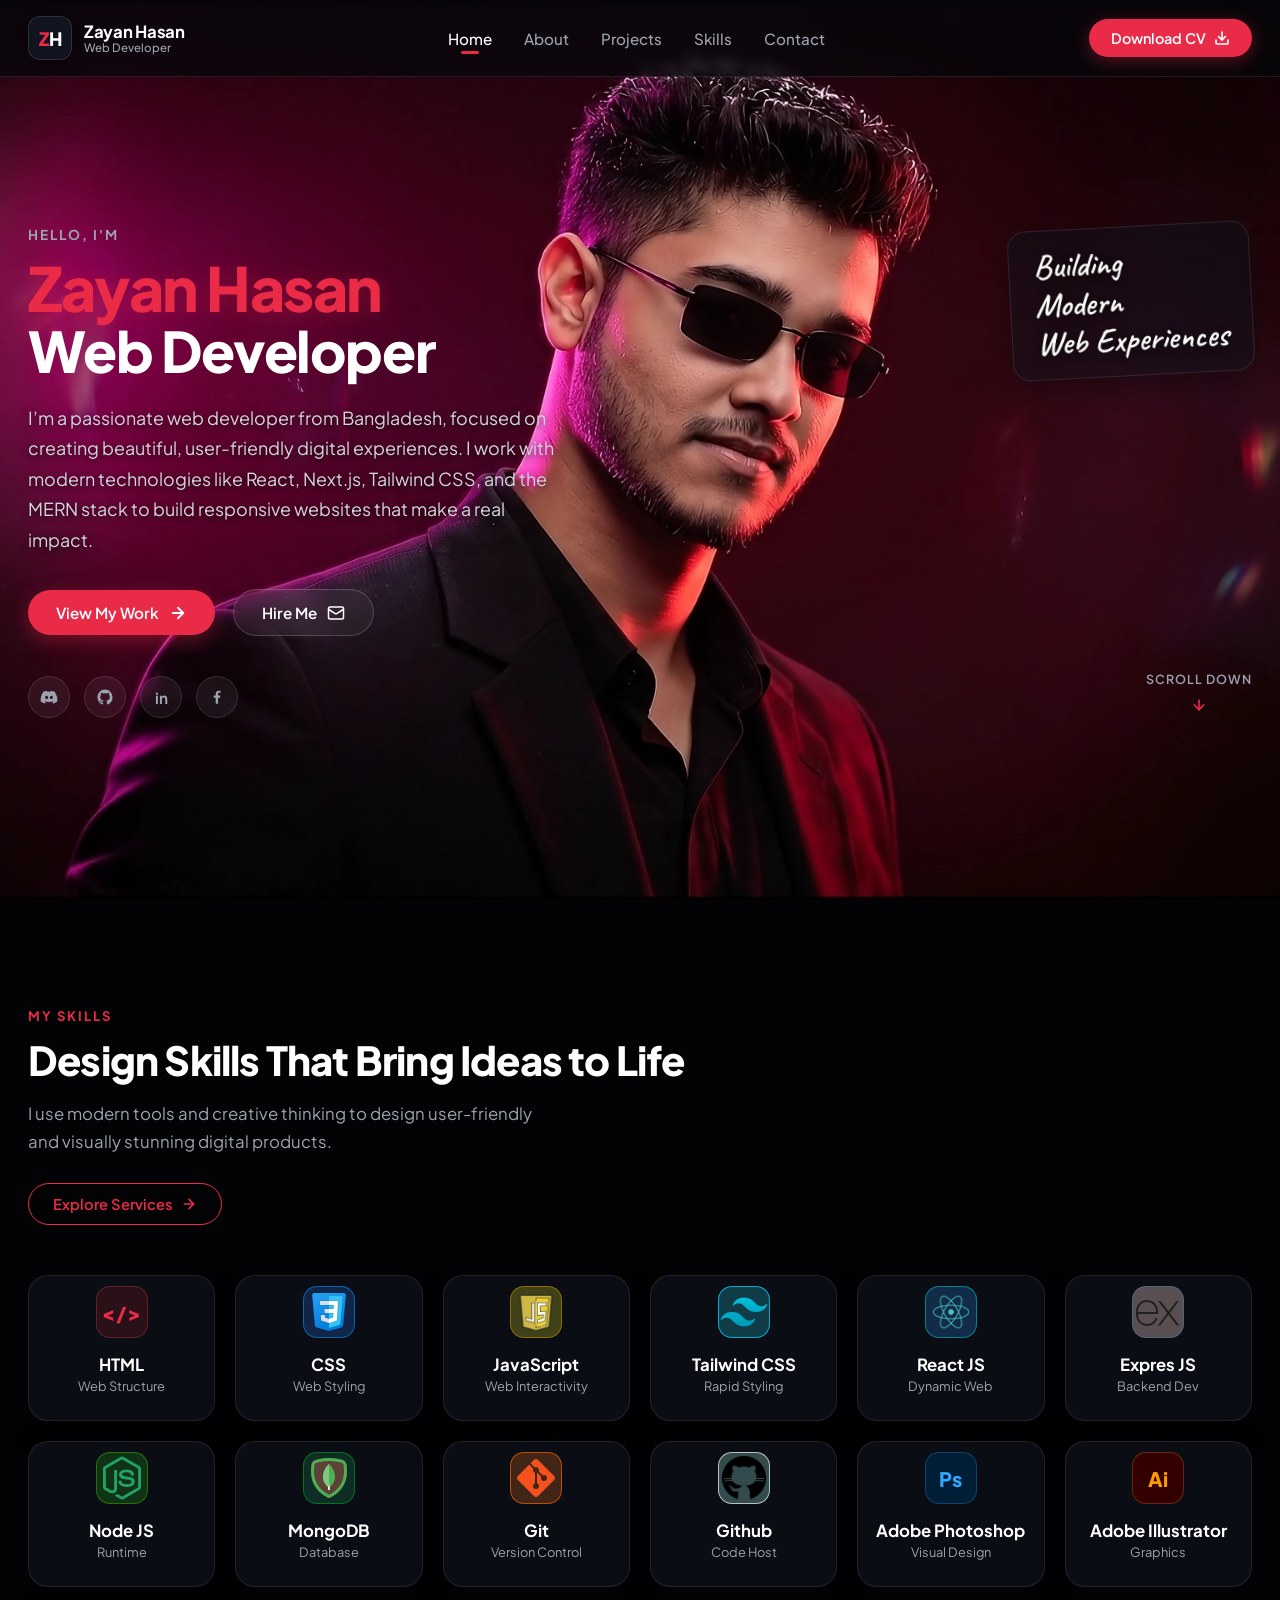
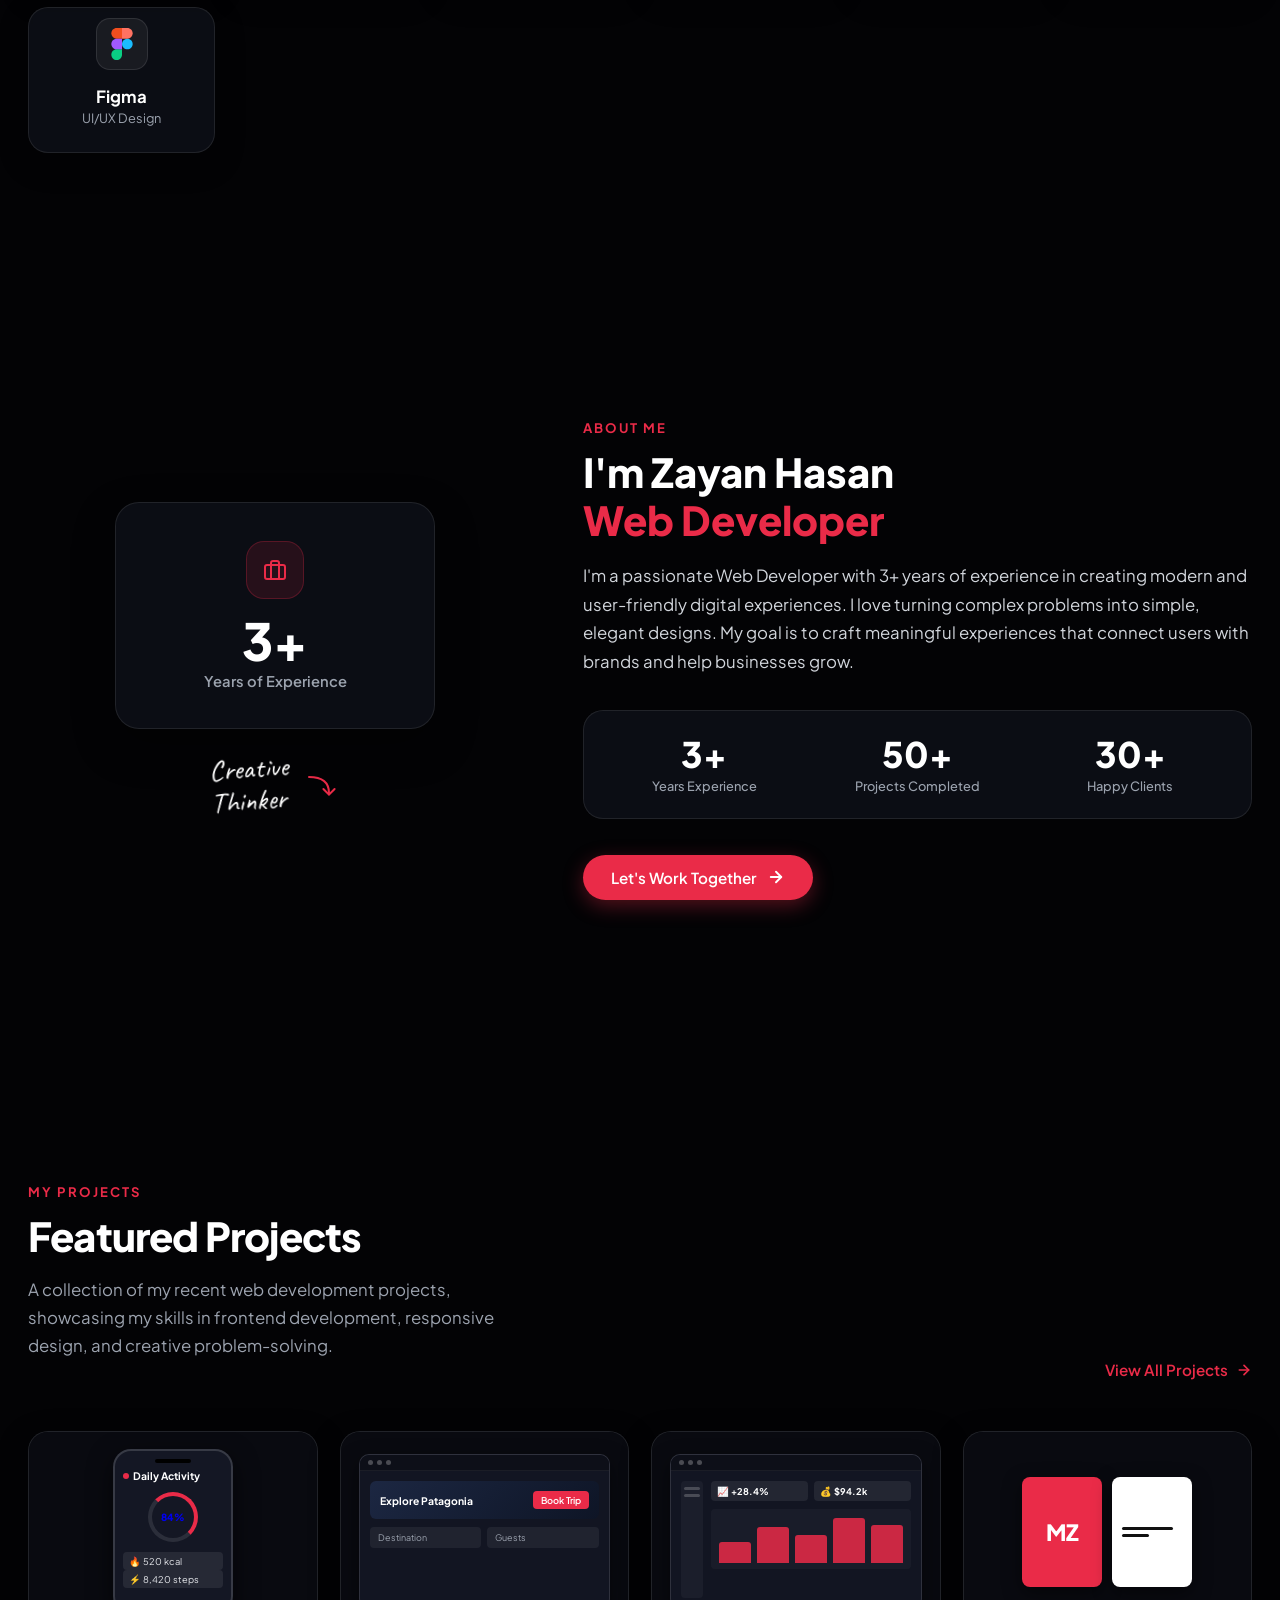
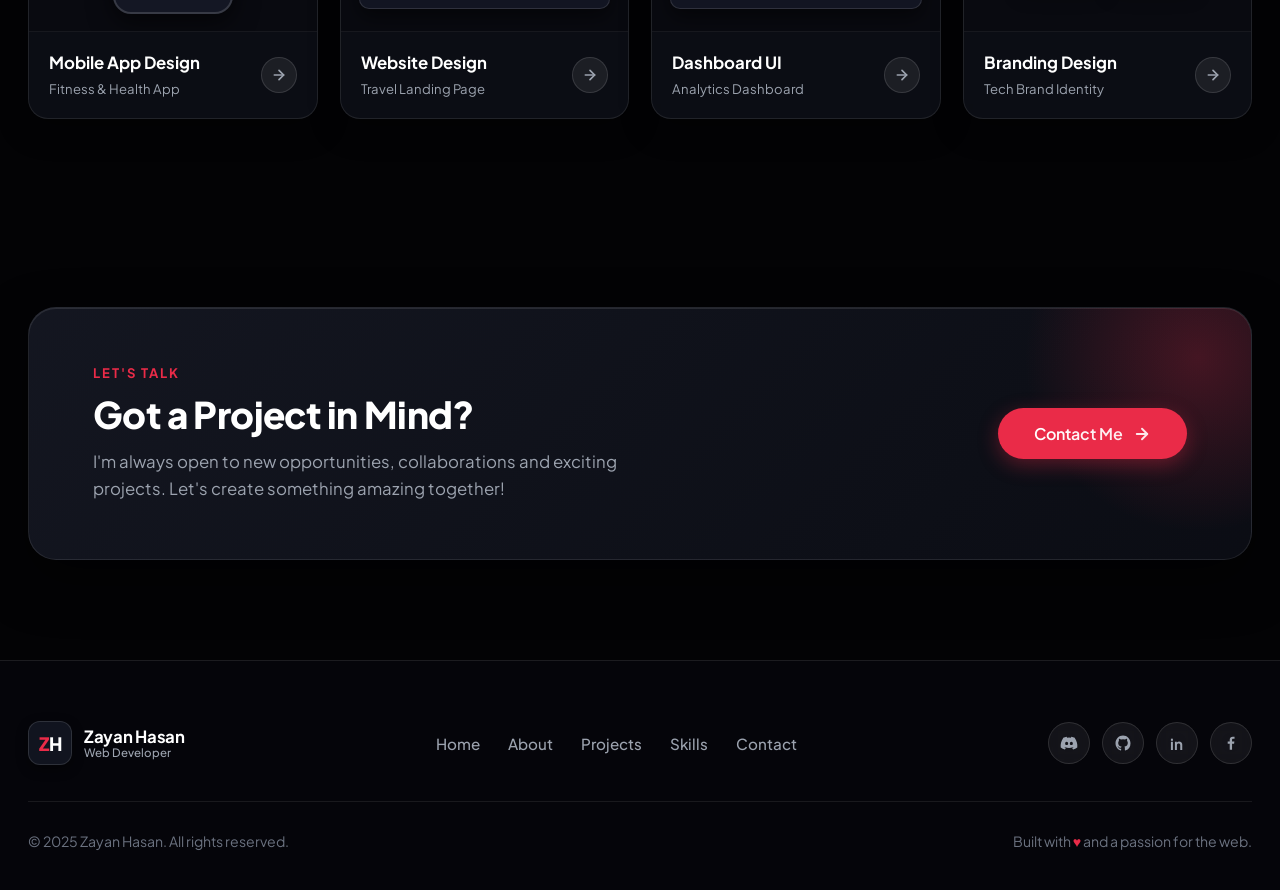
==== commit 8b755ba3: "Making Preloder" ====
--- a/index.html
+++ b/index.html
@@ -11,6 +11,9 @@
   <link rel="stylesheet" href="style.css">
 </head>
 <body>
+  <div id="preloder">
+    <p class="loading">LOADING...</p>
+  </div>
 
   <!-- Fullscreen Fixed 3D Scroll Animation Canvas -->
   <canvas id="hero-canvas"></canvas>
@@ -721,5 +724,13 @@
   </div>
 
   <script src="app.js"></script>
+
+  <script>
+    let preloder = document.querySelector("#preloder");
+    window.addEventListener("load", () => {
+      preloder.style.display = "none";
+    });
+  </script>
+
 </body>
 </html>
--- a/style.css
+++ b/style.css
@@ -1309,58 +1309,59 @@
   color: var(--primary-red);
 }
 
-/* ==========================================================================
-   Responsive Design
-   ========================================================================== */
-/* @media (max-width: 1024px) {
-  .hero-grid {
-    grid-template-columns: 1fr;
-    gap: 30px;
-  }
-  .hero-visual-accent {
-    align-items: flex-start;
-    min-height: auto;
-  }
-  .skills-wrapper {
-    grid-template-columns: 1fr;
-  }
-  .about-grid {
-    grid-template-columns: 1fr;
-  }
-  .projects-grid {
-    grid-template-columns: repeat(2, 1fr);
-  }
-  .cta-banner {
-    flex-direction: column;
-    align-items: flex-start;
-    padding: 40px 32px;
-  }
-}
-
-@media (max-width: 768px) {
-  .nav-menu {
-    display: none;
-  }
-  .title-name {
-    font-size: 2.8rem;
-  }
-  .title-role {
-    font-size: 2.5rem;
-  }
-  .section-title {
-    font-size: 2rem;
-  }
-  .skills-cards-grid {
-    grid-template-columns: 1fr;
-  }
-  .projects-grid {
-    grid-template-columns: 1fr;
-  }
-  .footer-top {
-    flex-direction: column;
-    align-items: flex-start;
-  }
-} */
+#preloder{
+  position: fixed;
+  top: 0;
+  left: 0;
+  width: 100%;
+  height: 100vh;
+  background: #000000;
+  /* background: #000 url(/images/Preloder/Red-Particle.gif) no-repeat center center; */
+  /* background-size: 20%; */
+  z-index: 1000;
+
+  display: flex;
+  flex-direction: column;
+  justify-content: center;
+  align-items: center;
+}
+
+.loading {
+    display: inline-block;
+    color: transparent;
+    font: 700 1rem/1.2 system-ui, sans-serif;
+    letter-spacing: 0.28em;
+    background: repeating-linear-gradient(
+      110deg,
+      /* #66758a 0 35%,
+      #d7e7ff 42%,
+      #fff 47%,
+      #8cc8ff 52%,
+      #66758a 65% */
+      #989898 0 35%,
+      #EA2B48 42%,
+      #A8008B 47%,
+      #970000 52%,
+      #66758a 65%
+    );
+    background-size: 200% 100%;
+    background-clip: text;
+    -webkit-background-clip: text;
+    -webkit-text-fill-color: transparent;
+    animation: sword-shine 2s linear infinite;
+  }
+
+  @keyframes sword-shine {
+    to {
+      background-position: -200% 0;
+    }
+  }
+
+  @media (prefers-reduced-motion: reduce) {
+    .loading {
+      animation: none;
+    }
+  }
 
 
 /* ============================================================================
@@ -1563,6 +1564,7 @@
     font-size: 0.82rem;
   }
 }
+
 
 /* Extra small / large phones */
 @media (min-width: 640px) and (max-width: 767px) {
